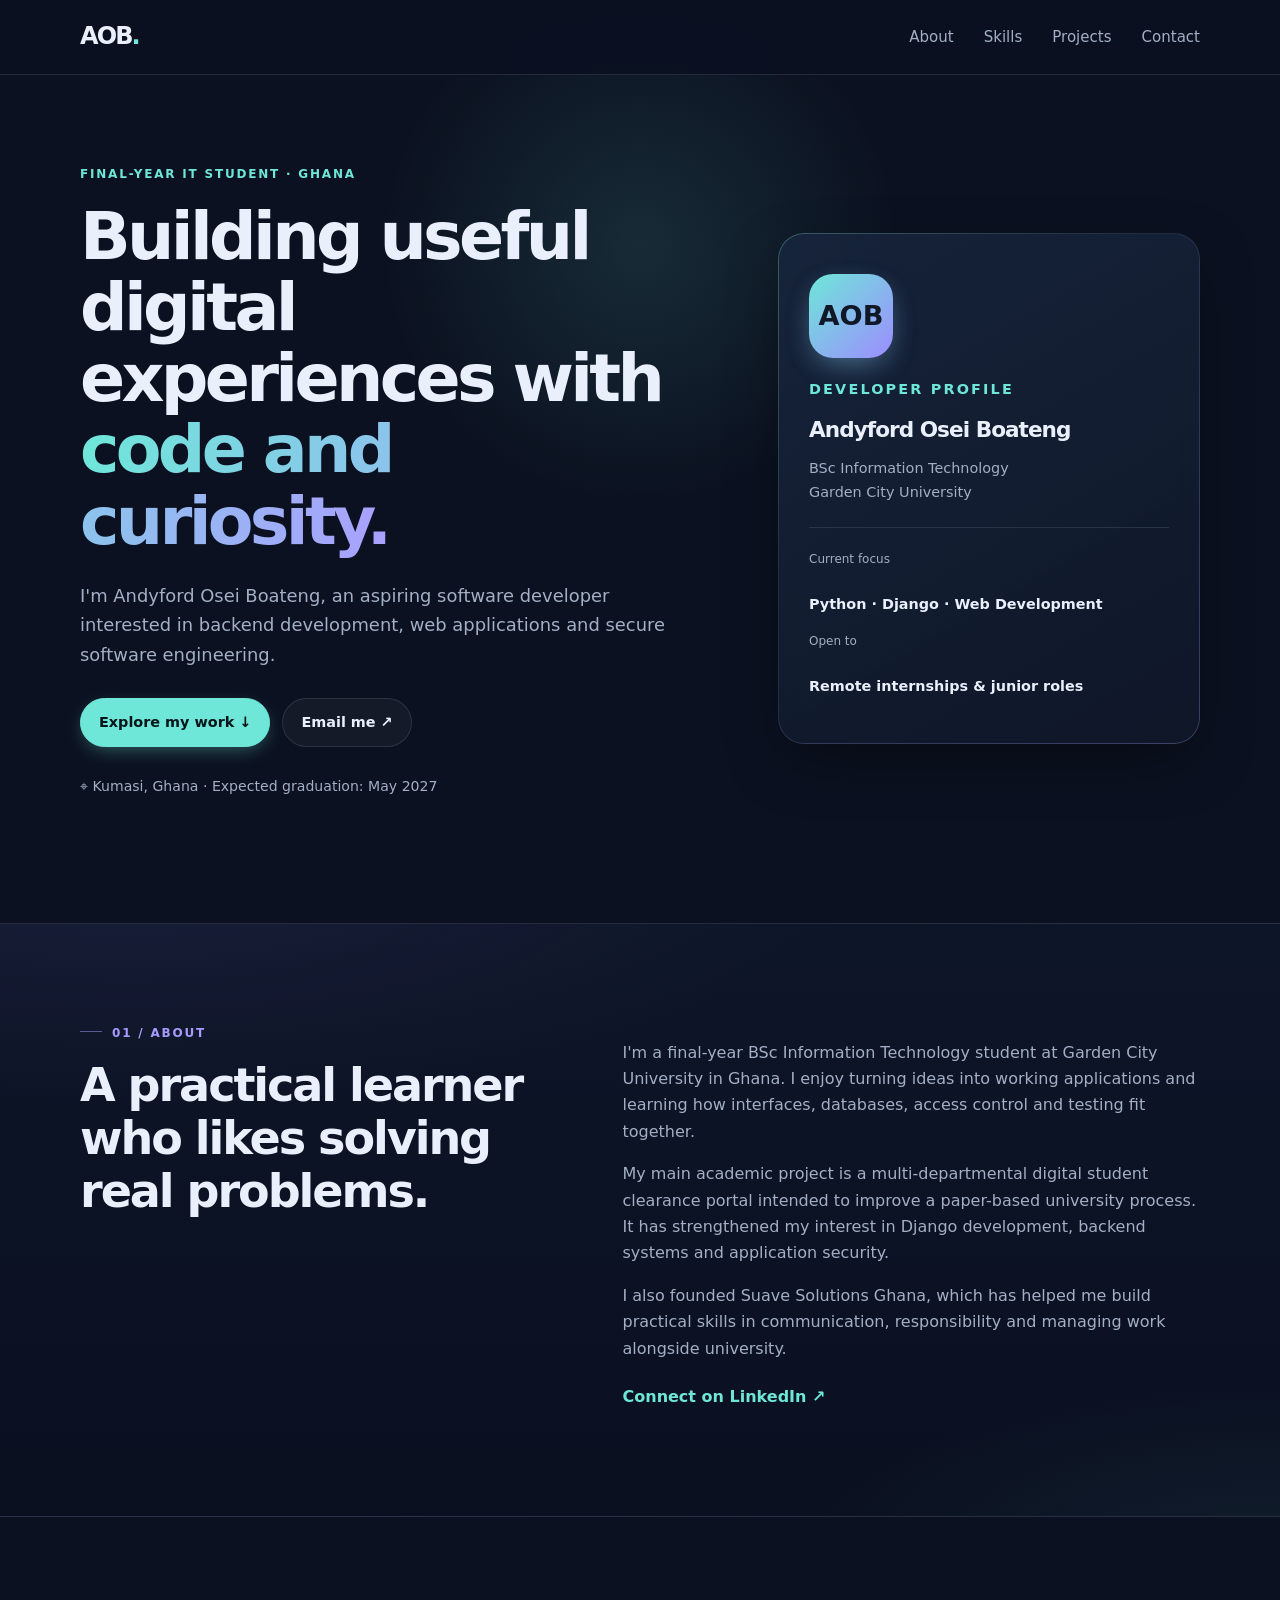
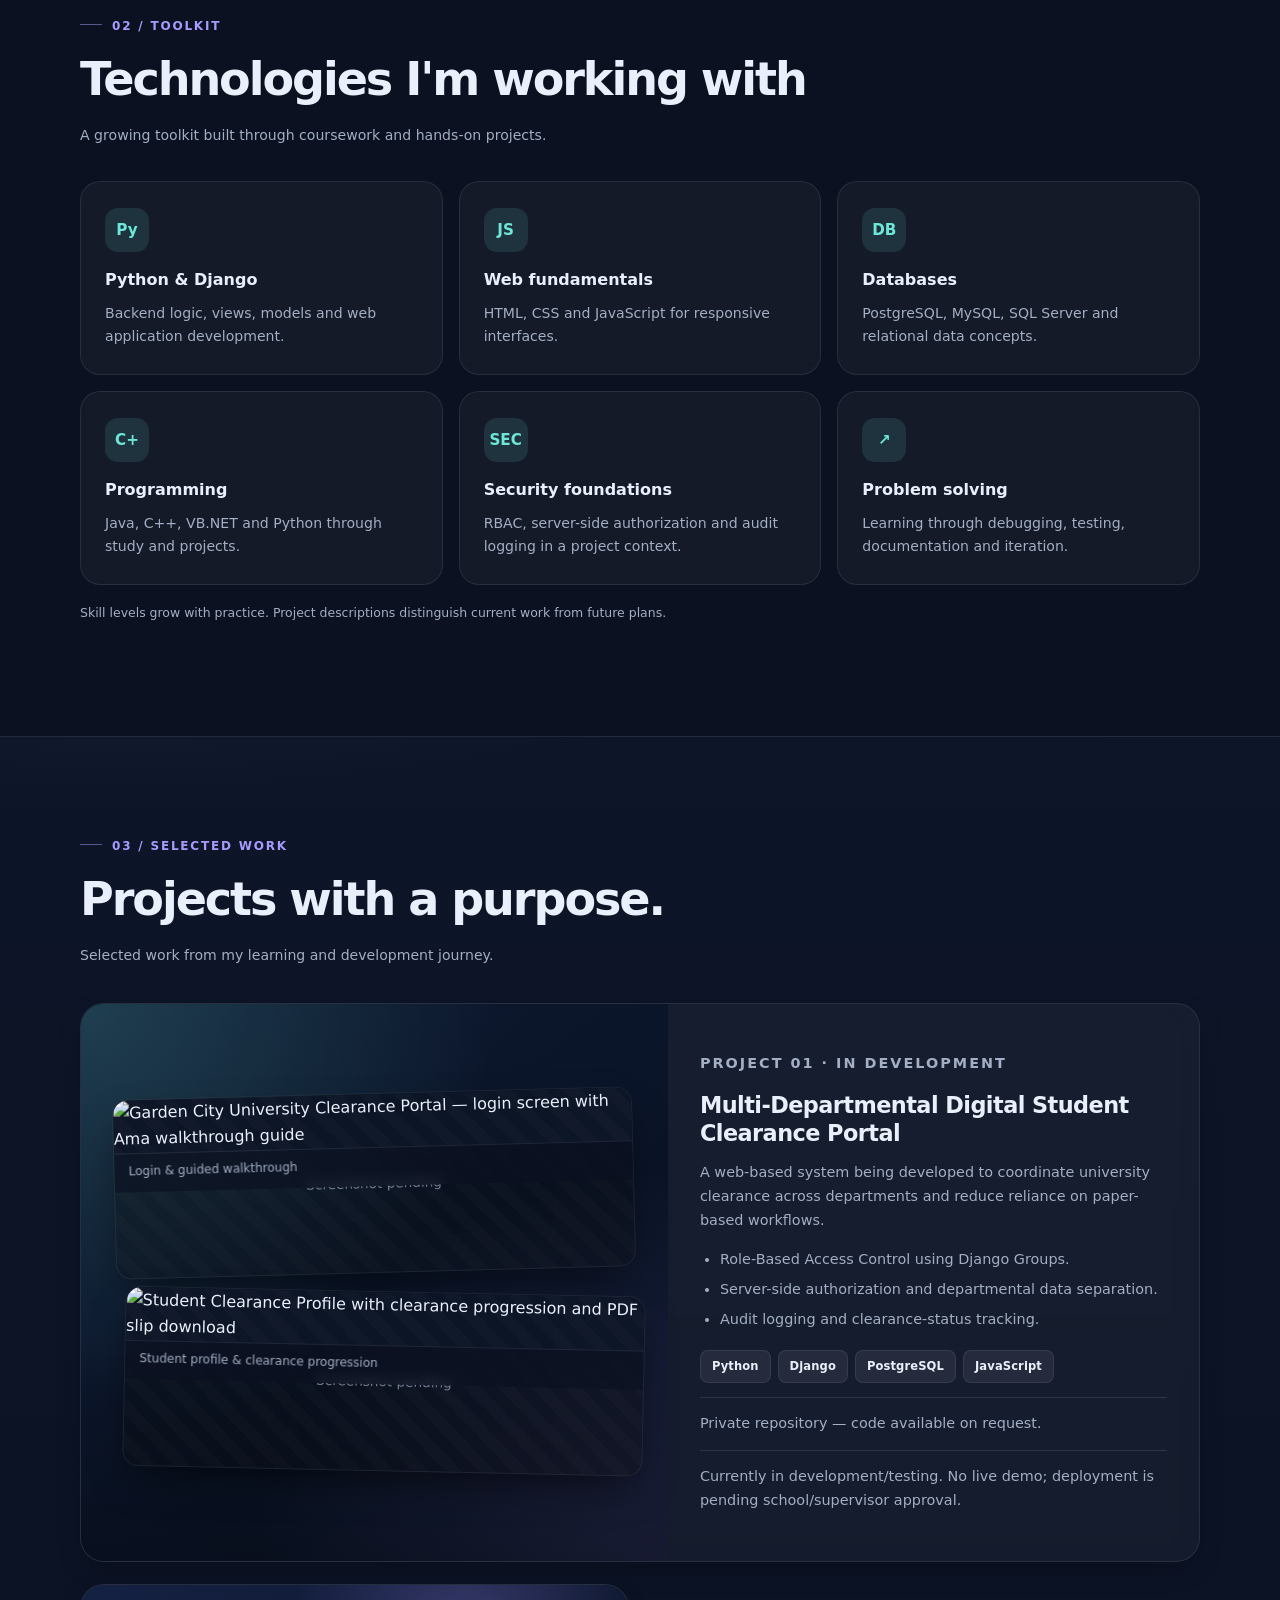
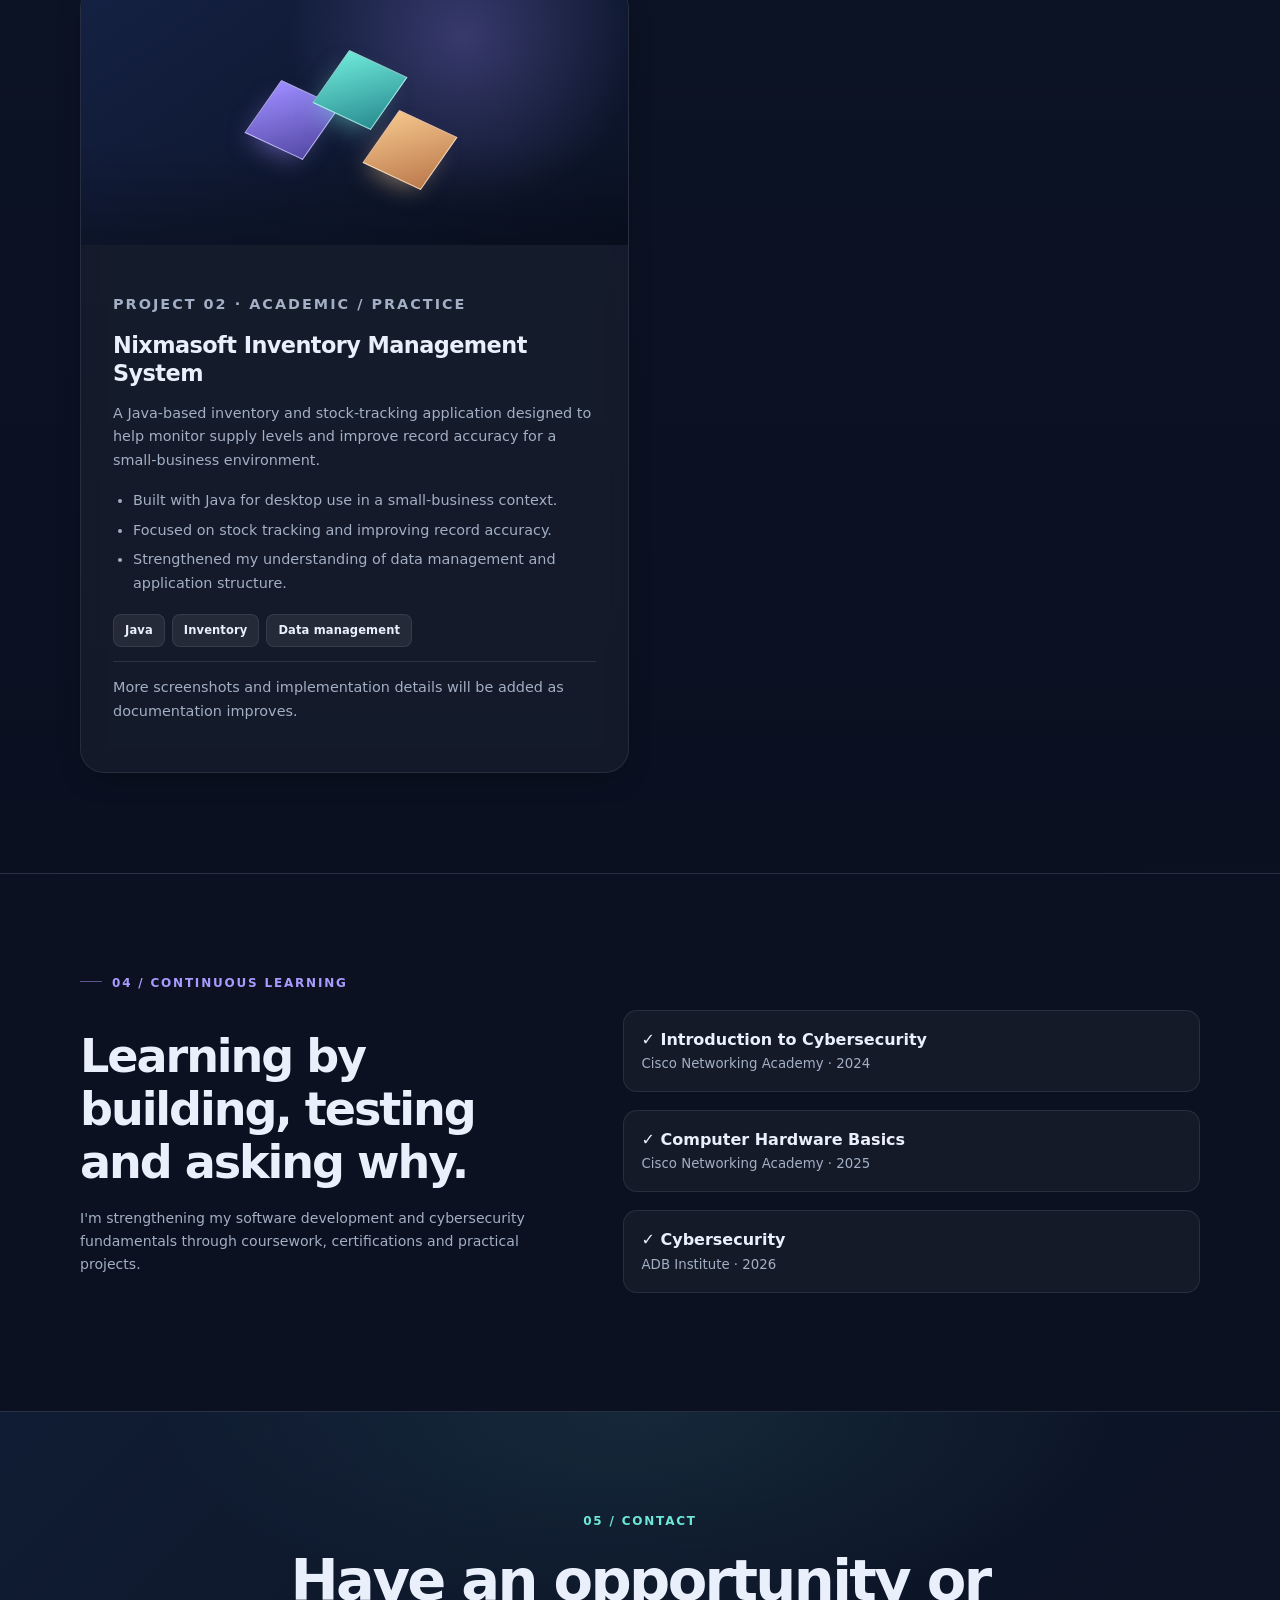
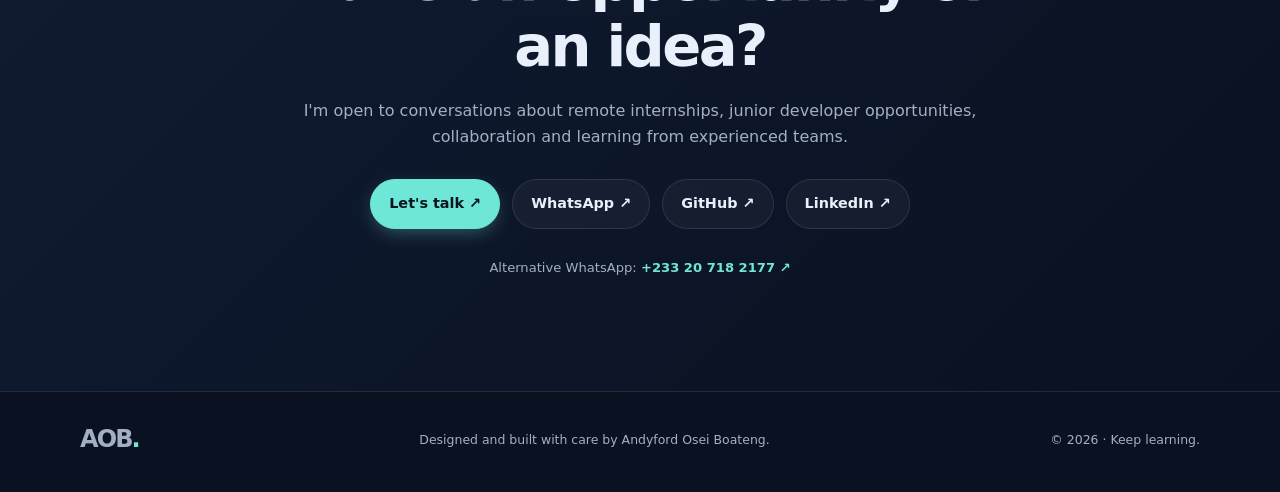
==== index.html @ 5d5d82cb "Add files via upload" ====
<!doctype html>
<html lang="en">
<head>
  <meta charset="utf-8">
  <meta name="viewport" content="width=device-width,initial-scale=1">
  <meta name="description" content="Andyford Osei Boateng — IT student and aspiring software developer.">
  <title>Andyford Osei Boateng | Portfolio</title>
  <link rel="stylesheet" href="styles.css">
  <script src="script.js" defer></script>
</head>
<body>
  <header>
    <nav class="wrap nav">
      <a class="logo" href="#home">AOB<span>.</span></a>
      <button class="menu" aria-expanded="false" aria-label="Toggle menu">☰</button>
      <div class="links">
        <a href="#about">About</a>
        <a href="#skills">Skills</a>
        <a href="#projects">Projects</a>
        <a href="#contact">Contact</a>
      </div>
    </nav>
  </header>

  <main>
    <section class="hero wrap" id="home">
      <div>
        <p class="eyebrow">FINAL-YEAR IT STUDENT · GHANA</p>
        <h1>Building useful digital experiences with <em>code and curiosity.</em></h1>
        <p class="lead">I'm Andyford Osei Boateng, an aspiring software developer interested in backend development, web applications and secure software engineering.</p>
        <div class="actions">
          <a class="btn primary" href="#projects">Explore my work ↓</a>
          <a class="btn" href="mailto:boateng.andyford@gmail.com">Email me ↗</a>
        </div>
        <p class="location">⌖ Kumasi, Ghana · Expected graduation: May 2027</p>
      </div>
      <aside class="profile">
        <div class="avatar">
          <img
            class="profile-photo"
            src="images/profile.jpg"
            alt="Portrait of Andyford Osei Boateng"
            onerror="this.style.display='none'"
          >
          <span class="avatar-text">AOB</span>
        </div>
        <p class="eyebrow">DEVELOPER PROFILE</p>
        <h2>Andyford Osei Boateng</h2>
        <p class="muted">BSc Information Technology<br>Garden City University</p>
        <hr>
        <p>
          <small>Current focus</small><br>
          <b>Python · Django · Web Development</b>
        </p>
        <p>
          <small>Open to</small><br>
          <b>Remote internships & junior roles</b>
        </p>
      </aside>
    </section>

    <section class="light" id="about">
      <div class="wrap two">
        <div>
          <p class="eyebrow">01 / ABOUT</p>
          <h2>A practical learner who likes solving real problems.</h2>
        </div>
        <div>
          <p>I'm a final-year BSc Information Technology student at Garden City University in Ghana. I enjoy turning ideas into working applications and learning how interfaces, databases, access control and testing fit together.</p>
          <p>My main academic project is a multi-departmental digital student clearance portal intended to improve a paper-based university process. It has strengthened my interest in Django development, backend systems and application security.</p>
          <p>I also founded Suave Solutions Ghana, which has helped me build practical skills in communication, responsibility and managing work alongside university.</p>
          <a class="textlink" href="https://www.linkedin.com/in/andyford-osei-boateng-4840a91bb/" target="_blank" rel="noreferrer">Connect on LinkedIn ↗</a>
        </div>
      </div>
    </section>

    <section class="wrap section" id="skills">
      <p class="eyebrow">02 / TOOLKIT</p>
      <h2>Technologies I'm working with</h2>
      <p class="muted">A growing toolkit built through coursework and hands-on projects.</p>
      <div class="grid skills">
        <article>
          <b class="symbol">Py</b>
          <h3>Python & Django</h3>
          <p>Backend logic, views, models and web application development.</p>
        </article>
        <article>
          <b class="symbol">JS</b>
          <h3>Web fundamentals</h3>
          <p>HTML, CSS and JavaScript for responsive interfaces.</p>
        </article>
        <article>
          <b class="symbol">DB</b>
          <h3>Databases</h3>
          <p>PostgreSQL, MySQL, SQL Server and relational data concepts.</p>
        </article>
        <article>
          <b class="symbol">C+</b>
          <h3>Programming</h3>
          <p>Java, C++, VB.NET and Python through study and projects.</p>
        </article>
        <article>
          <b class="symbol">SEC</b>
          <h3>Security foundations</h3>
          <p>RBAC, server-side authorization and audit logging in a project context.</p>
        </article>
        <article>
          <b class="symbol">↗</b>
          <h3>Problem solving</h3>
          <p>Learning through debugging, testing, documentation and iteration.</p>
        </article>
      </div>
      <p class="note">Skill levels grow with practice. Project descriptions distinguish current work from future plans.</p>
    </section>

    <section class="light" id="projects">
      <div class="wrap section">
        <p class="eyebrow">03 / SELECTED WORK</p>
        <h2>Projects with a purpose.</h2>
        <p class="muted">Selected work from my learning and development journey.</p>
        <div class="grid projects">
          <article class="project">
            <div class="visual portal-visual">
              <div class="screenshots">
                <figure class="shot shot-1">
                  <img
                    src="images/clearance-login.png"
                    alt="Garden City University Clearance Portal — login screen with Ama walkthrough guide"
                    onerror="this.parentElement.classList.add('shot-fallback')"
                  >
                  <figcaption>Login & guided walkthrough</figcaption>
                </figure>
                <figure class="shot shot-2">
                  <img
                    src="images/clearance-profile.png"
                    alt="Student Clearance Profile with clearance progression and PDF slip download"
                    onerror="this.parentElement.classList.add('shot-fallback')"
                  >
                  <figcaption>Student profile & clearance progression</figcaption>
                </figure>
              </div>
            </div>
            <div class="content">
              <p class="kicker">PROJECT 01 · IN DEVELOPMENT</p>
              <h3>Multi-Departmental Digital Student Clearance Portal</h3>
              <p>A web-based system being developed to coordinate university clearance across departments and reduce reliance on paper-based workflows.</p>
              <ul>
                <li>Role-Based Access Control using Django Groups.</li>
                <li>Server-side authorization and departmental data separation.</li>
                <li>Audit logging and clearance-status tracking.</li>
              </ul>
              <div class="tags">
                <span>Python</span>
                <span>Django</span>
                <span>PostgreSQL</span>
                <span>JavaScript</span>
              </div>
              <p class="note">Private repository — code available on request.</p>
              <p class="note">Currently in development/testing. No live demo; deployment is pending school/supervisor approval.</p>
            </div>
          </article>
          <article class="project">
            <div class="visual visual2">
              <div class="cubes">
                <i></i>
                <i></i>
                <i></i>
              </div>
            </div>
            <div class="content">
              <p class="kicker">PROJECT 02 · ACADEMIC / PRACTICE</p>
              <h3>Nixmasoft Inventory Management System</h3>
              <p>A Java-based inventory and stock-tracking application designed to help monitor supply levels and improve record accuracy for a small-business environment.</p>
              <ul>
                <li>Built with Java for desktop use in a small-business context.</li>
                <li>Focused on stock tracking and improving record accuracy.</li>
                <li>Strengthened my understanding of data management and application structure.</li>
              </ul>
              <div class="tags">
                <span>Java</span>
                <span>Inventory</span>
                <span>Data management</span>
              </div>
              <p class="note">More screenshots and implementation details will be added as documentation improves.</p>
            </div>
          </article>
        </div>
      </div>
    </section>

    <section class="wrap section" id="learning">
      <p class="eyebrow">04 / CONTINUOUS LEARNING</p>
      <div class="two learn">
        <div>
          <h2>Learning by building, testing and asking why.</h2>
          <p class="muted">I'm strengthening my software development and cybersecurity fundamentals through coursework, certifications and practical projects.</p>
        </div>
        <div class="certs">
          <p>
            <b>✓ Introduction to Cybersecurity</b>
            <small>Cisco Networking Academy · 2024</small>
          </p>
          <p>
            <b>✓ Computer Hardware Basics</b>
            <small>Cisco Networking Academy · 2025</small>
          </p>
          <p>
            <b>✓ Cybersecurity</b>
            <small>ADB Institute · 2026</small>
          </p>
        </div>
      </div>
    </section>

    <section class="contact" id="contact">
      <div class="wrap">
        <p class="eyebrow">05 / CONTACT</p>
        <h2>Have an opportunity or an idea?</h2>
        <p>I'm open to conversations about remote internships, junior developer opportunities, collaboration and learning from experienced teams.</p>
        <div class="actions center">
          <a class="btn primary" href="mailto:boateng.andyford@gmail.com">Let's talk ↗</a>
          <a
            class="btn"
            href="https://wa.me/233245997210"
            target="_blank"
            rel="noreferrer"
            aria-label="Chat on WhatsApp +233 24 599 7210"
          >WhatsApp ↗</a>
          <a class="btn" href="https://github.com/NanaQwekuBoateng" target="_blank" rel="noreferrer">GitHub ↗</a>
          <a class="btn" href="https://www.linkedin.com/in/andyford-osei-boateng-4840a91bb/" target="_blank" rel="noreferrer">LinkedIn ↗</a>
        </div>
        <p class="alt-whatsapp muted">
          Alternative WhatsApp:
          <a href="https://wa.me/233207182177" target="_blank" rel="noreferrer">+233 20 718 2177 ↗</a>
        </p>
      </div>
    </section>
  </main>

  <footer>
    <div class="wrap foot">
      <a class="logo" href="#home">AOB<span>.</span></a>
      <p>Designed and built with care by Andyford Osei Boateng.</p>
      <p>© <span id="year">2026</span> · Keep learning.</p>
    </div>
  </footer>
</body>
</html>
---- styles.css ----
/* =============================================
   CSS Variables — Theme & Design Tokens
   ============================================= */
:root {
  --bg: #0b1120;
  --panel: #111c31;
  --ink: #eaf0fb;
  --muted: #a3afc4;
  --teal: #6ee7d8;
  --purple: #9d8cff;
  --dark: #17233a;
  --gray: #5c6b82;
  --line: rgba(148, 163, 184, .18);
  --max: 1120px;

  --glass: rgba(255, 255, 255, .04);
  --glass-strong: rgba(255, 255, 255, .07);
  --glass-border: rgba(148, 163, 184, .14);
  --card-shadow: 0 20px 60px -15px rgba(0, 0, 0, .5);
  --soft-shadow: 0 10px 30px -10px rgba(0, 0, 0, .35);
}

/* =============================================
   Reset & Base
   ============================================= */
* {
  box-sizing: border-box;
}

html {
  scroll-behavior: smooth;
  scroll-padding-top: 80px;
}

body {
  margin: 0;
  background: var(--bg);
  color: var(--ink);
  font: 16px/1.65 Inter, system-ui, -apple-system, "Segoe UI", sans-serif;
  -webkit-font-smoothing: antialiased;
}

a {
  color: inherit;
  text-decoration: none;
  transition: color .2s ease;
}

figure {
  margin: 0;
}

/* =============================================
   Layout Utilities
   ============================================= */
.wrap {
  width: min(var(--max), calc(100% - 40px));
  margin: auto;
}

.section {
  padding-block: 100px;
}

.section > .muted {
  margin-bottom: 34px;
}

.grid {
  display: grid;
  gap: 16px;
}

/* =============================================
   Typography
   ============================================= */
.eyebrow {
  font-size: .75rem;
  letter-spacing: .15em;
  font-weight: 850;
  color: var(--teal);
  margin: 0 0 16px;
}

h1 {
  font-size: clamp(2.6rem, 5.2vw, 4.5rem);
  line-height: 1.07;
  letter-spacing: -.055em;
  margin: 0 0 24px;
}

h1 em {
  font-style: normal;
  background: linear-gradient(100deg, var(--teal), #aaa0ff);
  color: transparent;
  background-clip: text;
  -webkit-background-clip: text;
}

h2 {
  font-size: clamp(2rem, 3.6vw, 3rem);
  line-height: 1.15;
  letter-spacing: -.045em;
  margin: 0 0 18px;
}

.muted,
.location {
  color: var(--muted);
  font-size: .88rem;
}

.lead {
  color: var(--muted);
  font-size: 1.12rem;
  max-width: 610px;
}

.note {
  font-size: .78rem;
  color: var(--muted);
  margin-top: 18px;
}

/* =============================================
   Header & Navigation
   ============================================= */
header {
  position: sticky;
  top: 0;
  z-index: 5;
  background: rgba(11, 17, 32, .88);
  border-bottom: 1px solid var(--line);
  backdrop-filter: blur(16px) saturate(140%);
  -webkit-backdrop-filter: blur(16px) saturate(140%);
}

.nav {
  height: 74px;
  display: flex;
  align-items: center;
  justify-content: space-between;
}

.logo {
  font-size: 1.5rem;
  font-weight: 900;
  letter-spacing: -.08em;
}

.logo span {
  color: var(--teal);
}

.links {
  display: flex;
  gap: 30px;
  color: var(--muted);
  font-size: .94rem;
}

.links a:hover,
.textlink:hover {
  color: var(--teal);
}

.menu {
  display: none;
  background: none;
  border: 0;
  color: var(--ink);
  font-size: 1.4rem;
  cursor: pointer;
}

/* =============================================
   Buttons & Actions
   ============================================= */
.actions {
  display: flex;
  gap: 12px;
  flex-wrap: wrap;
  margin: 28px 0;
}

.btn {
  display: inline-flex;
  padding: 12px 18px;
  border: 1px solid var(--line);
  border-radius: 999px;
  font-weight: 750;
  font-size: .9rem;
  transition: transform .22s ease, background .22s ease, border-color .22s ease, box-shadow .22s ease;
  background: var(--glass);
}

.btn:hover {
  transform: translateY(-2px);
  background: var(--glass-strong);
  border-color: var(--teal);
  box-shadow: 0 8px 24px -8px rgba(110, 231, 216, .25);
}

.primary {
  background: var(--teal);
  color: #07151a;
  border-color: var(--teal);
  box-shadow: 0 6px 20px -6px rgba(110, 231, 216, .45);
}

.primary:hover {
  background: #8bf0e2;
  border-color: #8bf0e2;
  box-shadow: 0 12px 28px -8px rgba(110, 231, 216, .55);
}

.center {
  justify-content: center;
}

.textlink {
  display: inline-flex;
  color: var(--teal);
  font-weight: 750;
  margin: 6px 0;
  position: relative;
}

.textlink::after {
  content: "";
  position: absolute;
  left: 0;
  bottom: -2px;
  width: 100%;
  height: 1px;
  background: currentColor;
  transform: scaleX(0);
  transform-origin: left;
  transition: transform .25s ease;
}

.textlink:hover::after {
  transform: scaleX(1);
}

/* =============================================
   Hero Section
   ============================================= */
.hero {
  display: grid;
  grid-template-columns: 1.2fr .8fr;
  align-items: center;
  gap: 65px;
  padding-top: 90px;
  padding-bottom: 110px;
  min-height: 640px;
  position: relative;
}

.hero::before {
  content: "";
  position: absolute;
  top: -80px;
  left: 50%;
  transform: translateX(-50%);
  width: 700px;
  height: 500px;
  background: radial-gradient(circle, rgba(110, 231, 216, .12), transparent 60%);
  pointer-events: none;
  z-index: -1;
}

/* Profile Card */
.profile {
  position: relative;
  padding: 30px;
  background: linear-gradient(150deg, rgba(24, 38, 62, .85), rgba(15, 24, 41, .9));
  border: 1px solid var(--glass-border);
  border-radius: 26px;
  box-shadow: var(--card-shadow);
  backdrop-filter: blur(10px);
  -webkit-backdrop-filter: blur(10px);
}

.profile::before {
  content: "";
  position: absolute;
  inset: -1px;
  border-radius: 26px;
  padding: 1px;
  background: linear-gradient(135deg, rgba(110, 231, 216, .25), transparent 40%, rgba(157, 140, 255, .2));
  -webkit-mask: linear-gradient(#fff 0 0) content-box, linear-gradient(#fff 0 0);
  -webkit-mask-composite: xor;
          mask-composite: exclude;
  pointer-events: none;
}

.avatar {
  position: relative;
  overflow: hidden;
  display: grid;
  place-items: center;
  width: 84px;
  height: 84px;
  margin: 10px 0 20px;
  border-radius: 24px;
  background: linear-gradient(135deg, var(--teal), var(--purple));
  color: #101827;
  font-size: 1.7rem;
  font-weight: 900;
  box-shadow: 0 10px 30px -8px rgba(110, 231, 216, .35),
              0 10px 30px -8px rgba(157, 140, 255, .3);
}

.profile-photo {
  position: absolute;
  inset: 0;
  width: 100%;
  height: 100%;
  object-fit: cover;
  border-radius: 24px;
  z-index: 1;
}

.avatar-text {
  position: relative;
  z-index: 0;
}

.profile h2 {
  font-size: 1.35rem;
  margin: 0;
}

.profile hr {
  border: 0;
  border-top: 1px solid var(--line);
  margin: 22px 0;
}

.profile p {
  font-size: .9rem;
}

.profile small,
.certs small {
  color: var(--muted);
  display: block;
}

/* =============================================
   About & Projects Sections
   (Previously "light" theme — now glass/gradient dark)
   ============================================= */
.light {
  background:
    radial-gradient(1200px 400px at 10% -10%, rgba(157, 140, 255, .08), transparent 60%),
    radial-gradient(900px 350px at 100% 110%, rgba(110, 231, 216, .07), transparent 55%),
    linear-gradient(180deg, #0d1528 0%, #0a1020 100%);
  color: var(--ink);
  position: relative;
  border-top: 1px solid var(--line);
  border-bottom: 1px solid var(--line);
}

.two {
  display: grid;
  grid-template-columns: .9fr 1.1fr;
  gap: 70px;
}

.light .two {
  padding-block: 100px;
}

.light p:not(.eyebrow) {
  color: var(--muted);
}

/* Shared eyebrow accent for section heads */
.light .eyebrow,
.section > .eyebrow,
#learning .eyebrow {
  color: #a89bff;
}

.light .eyebrow::before,
.section > .eyebrow::before,
#learning .eyebrow::before {
  content: "";
  display: inline-block;
  width: 22px;
  height: 1px;
  background: currentColor;
  opacity: .5;
  margin-right: 10px;
  vertical-align: middle;
  transform: translateY(-2px);
}

/* =============================================
   Skills Section
   ============================================= */
.skills {
  grid-template-columns: repeat(3, 1fr);
  margin-top: 34px;
}

.skills article {
  padding: 26px 24px;
  border: 1px solid var(--glass-border);
  border-radius: 20px;
  background: var(--glass);
  backdrop-filter: blur(8px);
  -webkit-backdrop-filter: blur(8px);
  transition: transform .25s ease, border-color .25s ease, background .25s ease;
}

.skills article:hover {
  transform: translateY(-4px);
  border-color: rgba(110, 231, 216, .3);
  background: var(--glass-strong);
}

.symbol {
  display: grid;
  place-items: center;
  width: 44px;
  height: 44px;
  border-radius: 13px;
  background: rgba(110, 231, 216, .12);
  color: var(--teal);
  margin-bottom: 15px;
  font-size: .95rem;
}

.skills h3 {
  font-size: 1rem;
  margin: 0 0 8px;
}

.skills p {
  font-size: .88rem;
  color: var(--muted);
  margin: 0;
}

/* =============================================
   Projects Section
   ============================================= */
.projects {
  grid-template-columns: 1fr 1fr;
  margin-top: 36px;
  gap: 22px;
}

.project {
  overflow: hidden;
  background: var(--glass);
  color: var(--ink);
  border: 1px solid var(--glass-border);
  border-radius: 24px;
  box-shadow: var(--soft-shadow);
  backdrop-filter: blur(10px);
  -webkit-backdrop-filter: blur(10px);
  transition: transform .3s ease, border-color .3s ease, box-shadow .3s ease;
}

.project:hover {
  transform: translateY(-6px);
  border-color: rgba(157, 140, 255, .3);
  box-shadow: var(--card-shadow);
}

/* Featured project spans full width */
.project:first-child {
  grid-column: 1 / -1;
  display: grid;
  grid-template-columns: 1.05fr .95fr;
  gap: 0;
}

/* Visual preview areas */
.visual {
  display: grid;
  place-items: center;
  position: relative;
  min-height: 260px;
  padding: 30px;
  background:
    radial-gradient(circle at 20% 20%, rgba(110, 231, 216, .2), transparent 45%),
    linear-gradient(135deg, #121f3a, #0a1224);
}

.visual::after {
  content: "";
  position: absolute;
  inset: 0;
  background: linear-gradient(180deg, transparent 60%, rgba(0, 0, 0, .25));
  pointer-events: none;
}

.visual2 {
  background:
    radial-gradient(circle at 70% 20%, rgba(157, 140, 255, .28), transparent 40%),
    linear-gradient(145deg, #152143, #0a1224);
}

/* — Clearance Portal screenshot gallery — */
.portal-visual {
  padding: 36px 28px;
  background:
    radial-gradient(ellipse at top left, rgba(110, 231, 216, .18), transparent 50%),
    radial-gradient(ellipse at bottom right, rgba(157, 140, 255, .15), transparent 50%),
    linear-gradient(140deg, #0e1a33, #08101f);
}

.screenshots {
  display: flex;
  flex-direction: column;
  gap: 18px;
  width: 100%;
  max-width: 520px;
  z-index: 1;
}

.shot {
  border-radius: 16px;
  overflow: hidden;
  background: rgba(0, 0, 0, .3);
  border: 1px solid var(--glass-border);
  box-shadow: 0 18px 40px -12px rgba(0, 0, 0, .6);
  display: flex;
  flex-direction: column;
  transition: transform .3s ease;
}

.shot:hover {
  transform: translateY(-3px);
}

.shot img {
  width: 100%;
  height: auto;
  max-height: 420px;
  display: block;
  object-fit: contain;
  background: #0a1324;
  border-radius: 0;
}

.shot figcaption {
  font-size: .75rem;
  padding: 8px 14px 10px;
  color: var(--muted);
  border-top: 1px solid var(--glass-border);
  background: rgba(10, 16, 32, .6);
  backdrop-filter: blur(6px);
  -webkit-backdrop-filter: blur(6px);
}

.shot.shot-1 {
  transform: rotate(-1.5deg);
}

.shot.shot-2 {
  transform: rotate(1.2deg) translateX(10px);
}

.shot.shot-1:hover {
  transform: rotate(0deg) translateY(-3px);
}

.shot.shot-2:hover {
  transform: rotate(0deg) translateY(-3px) translateX(10px);
}

/* Fallback style when a screenshot image fails to load */
.shot-fallback {
  min-height: 180px;
  position: relative;
}

.shot-fallback::before {
  content: "Screenshot pending";
  position: absolute;
  inset: 0;
  display: grid;
  place-items: center;
  color: var(--muted);
  font-size: .85rem;
  opacity: .7;
  background: repeating-linear-gradient(
    45deg,
    rgba(255, 255, 255, .02),
    rgba(255, 255, 255, .02) 12px,
    rgba(255, 255, 255, .04) 12px,
    rgba(255, 255, 255, .04) 24px
  );
}

/* Cubes illustration for Project 2 */
.cubes {
  position: relative;
  width: 210px;
  height: 150px;
  z-index: 1;
}

.cubes i {
  position: absolute;
  width: 64px;
  height: 64px;
  transform: rotate(30deg) skew(-5deg, -5deg);
  border: 1px solid rgba(255, 255, 255, .45);
  background: linear-gradient(135deg, #9d8cff, #5549a6);
  box-shadow: 0 12px 24px -8px rgba(157, 140, 255, .5);
  transition: transform .4s ease;
}

.cubes:hover i:nth-child(1) { transform: rotate(30deg) skew(-5deg, -5deg) translateY(-6px); }
.cubes:hover i:nth-child(2) { transform: rotate(30deg) skew(-5deg, -5deg) translateY(-8px); }
.cubes:hover i:nth-child(3) { transform: rotate(30deg) skew(-5deg, -5deg) translateY(-10px); }

.cubes i:nth-child(1) {
  left: 10px;
  top: 48px;
}

.cubes i:nth-child(2) {
  left: 78px;
  top: 18px;
  background: linear-gradient(135deg, #6ee7d8, #298e92);
  box-shadow: 0 12px 24px -8px rgba(110, 231, 216, .5);
}

.cubes i:nth-child(3) {
  left: 128px;
  top: 78px;
  background: linear-gradient(135deg, #f3c58b, #bd7a4d);
  box-shadow: 0 12px 24px -8px rgba(243, 197, 139, .5);
}

/* Project content (text side) */
.content {
  padding: 34px 32px;
}

.kicker {
  font-size: .68rem;
  letter-spacing: .14em;
  font-weight: 850;
  color: var(--teal);
  text-transform: uppercase;
}

.content h3 {
  font-size: 1.4rem;
  line-height: 1.25;
  margin: 10px 0 14px;
  letter-spacing: -.025em;
}

.content p,
.content li {
  font-size: .9rem;
  color: var(--muted);
}

.content ul {
  padding-left: 20px;
  margin: 16px 0;
}

.content li {
  margin-bottom: 6px;
}

.tags {
  display: flex;
  flex-wrap: wrap;
  gap: 7px;
  margin: 18px 0 10px;
}

.tags span {
  font-size: .72rem;
  font-weight: 700;
  padding: 6px 11px;
  border-radius: 8px;
  background: var(--glass-strong);
  color: var(--ink);
  border: 1px solid var(--glass-border);
  letter-spacing: .01em;
}

.content .note {
  border-top: 1px solid var(--line);
  padding-top: 14px;
  margin-top: 14px;
}

/* =============================================
   Learning / Certifications Section
   ============================================= */
.learn {
  align-items: center;
}

.certs p {
  margin: 0 0 18px;
  padding: 16px 18px;
  background: var(--glass);
  border: 1px solid var(--glass-border);
  border-radius: 14px;
  transition: border-color .25s ease, transform .25s ease;
}

.certs p:hover {
  border-color: rgba(168, 155, 255, .4);
  transform: translateX(4px);
}

/* =============================================
   Contact Section
   ============================================= */
.contact {
  text-align: center;
  padding: 100px 0;
  background:
    radial-gradient(800px 350px at 50% 0%, rgba(110, 231, 216, .08), transparent 60%),
    linear-gradient(135deg, #101c33, #0a1120);
  border-top: 1px solid var(--line);
}

.contact .wrap {
  max-width: 760px;
}

.contact h2 {
  font-size: clamp(2.3rem, 4.5vw, 3.7rem);
}

.contact p:not(.eyebrow) {
  color: var(--muted);
}

.alt-whatsapp {
  margin-top: 4px;
  font-size: .82rem;
}

.alt-whatsapp a {
  color: var(--teal);
  font-weight: 700;
  position: relative;
  display: inline-block;
}

.alt-whatsapp a::after {
  content: "";
  position: absolute;
  left: 0;
  bottom: -1px;
  width: 100%;
  height: 1px;
  background: currentColor;
  transform: scaleX(0);
  transform-origin: left;
  transition: transform .25s ease;
}

.alt-whatsapp a:hover::after {
  transform: scaleX(1);
}

/* =============================================
   Footer
   ============================================= */
footer {
  border-top: 1px solid var(--line);
  padding: 28px 0 32px;
  background: rgba(11, 17, 32, .6);
}

.foot {
  display: flex;
  align-items: center;
  justify-content: space-between;
  gap: 18px;
  color: var(--muted);
  font-size: .78rem;
  flex-wrap: wrap;
}

.foot p {
  margin: 0;
}

/* =============================================
   Responsive — Tablet (≤ 850px)
   ============================================= */
@media (max-width: 850px) {
  .hero {
    gap: 32px;
  }

  .two {
    gap: 35px;
  }

  .skills {
    grid-template-columns: repeat(2, 1fr);
  }

  .project:first-child {
    grid-template-columns: 1fr;
  }

  .project:first-child .visual {
    min-height: 270px;
  }

  .shot.shot-1,
  .shot.shot-2 {
    transform: none;
  }
}

/* =============================================
   Responsive — Mobile (≤ 650px)
   ============================================= */
@media (max-width: 650px) {
  .wrap {
    width: calc(100% - 32px);
  }

  .menu {
    display: block;
  }

  .links {
    display: none;
    position: absolute;
    top: 74px;
    left: 0;
    right: 0;
    background: rgba(11, 17, 32, .98);
    padding: 22px;
    flex-direction: column;
    gap: 16px;
    border-bottom: 1px solid var(--line);
    backdrop-filter: blur(14px);
    -webkit-backdrop-filter: blur(14px);
  }

  .links.open {
    display: flex;
  }

  .hero {
    grid-template-columns: 1fr;
    padding-top: 65px;
    gap: 35px;
  }

  .two,
  .projects {
    grid-template-columns: 1fr;
  }

  .project:first-child {
    grid-column: auto;
  }

  .skills {
    grid-template-columns: 1fr 1fr;
  }

  .section,
  .contact {
    padding-block: 72px;
  }

  .light .two {
    padding-block: 72px;
  }

  .foot {
    align-items: flex-start;
    flex-direction: column;
    gap: 8px;
  }

  .screenshots {
    max-width: none;
  }

  .portal-visual {
    padding: 26px 20px;
  }
}

/* =============================================
   Responsive — Small Mobile (≤ 420px)
   ============================================= */
@media (max-width: 420px) {
  .skills {
    grid-template-columns: 1fr;
  }

  .actions .btn {
    width: 100%;
    justify-content: center;
  }

  .content {
    padding: 26px 22px;
  }
}

/* =============================================
   Accessibility — Reduced Motion
   ============================================= */
@media (prefers-reduced-motion: reduce) {
  html {
    scroll-behavior: auto;
  }

  * {
    transition: none !important;
    transform: none !important;
  }
}
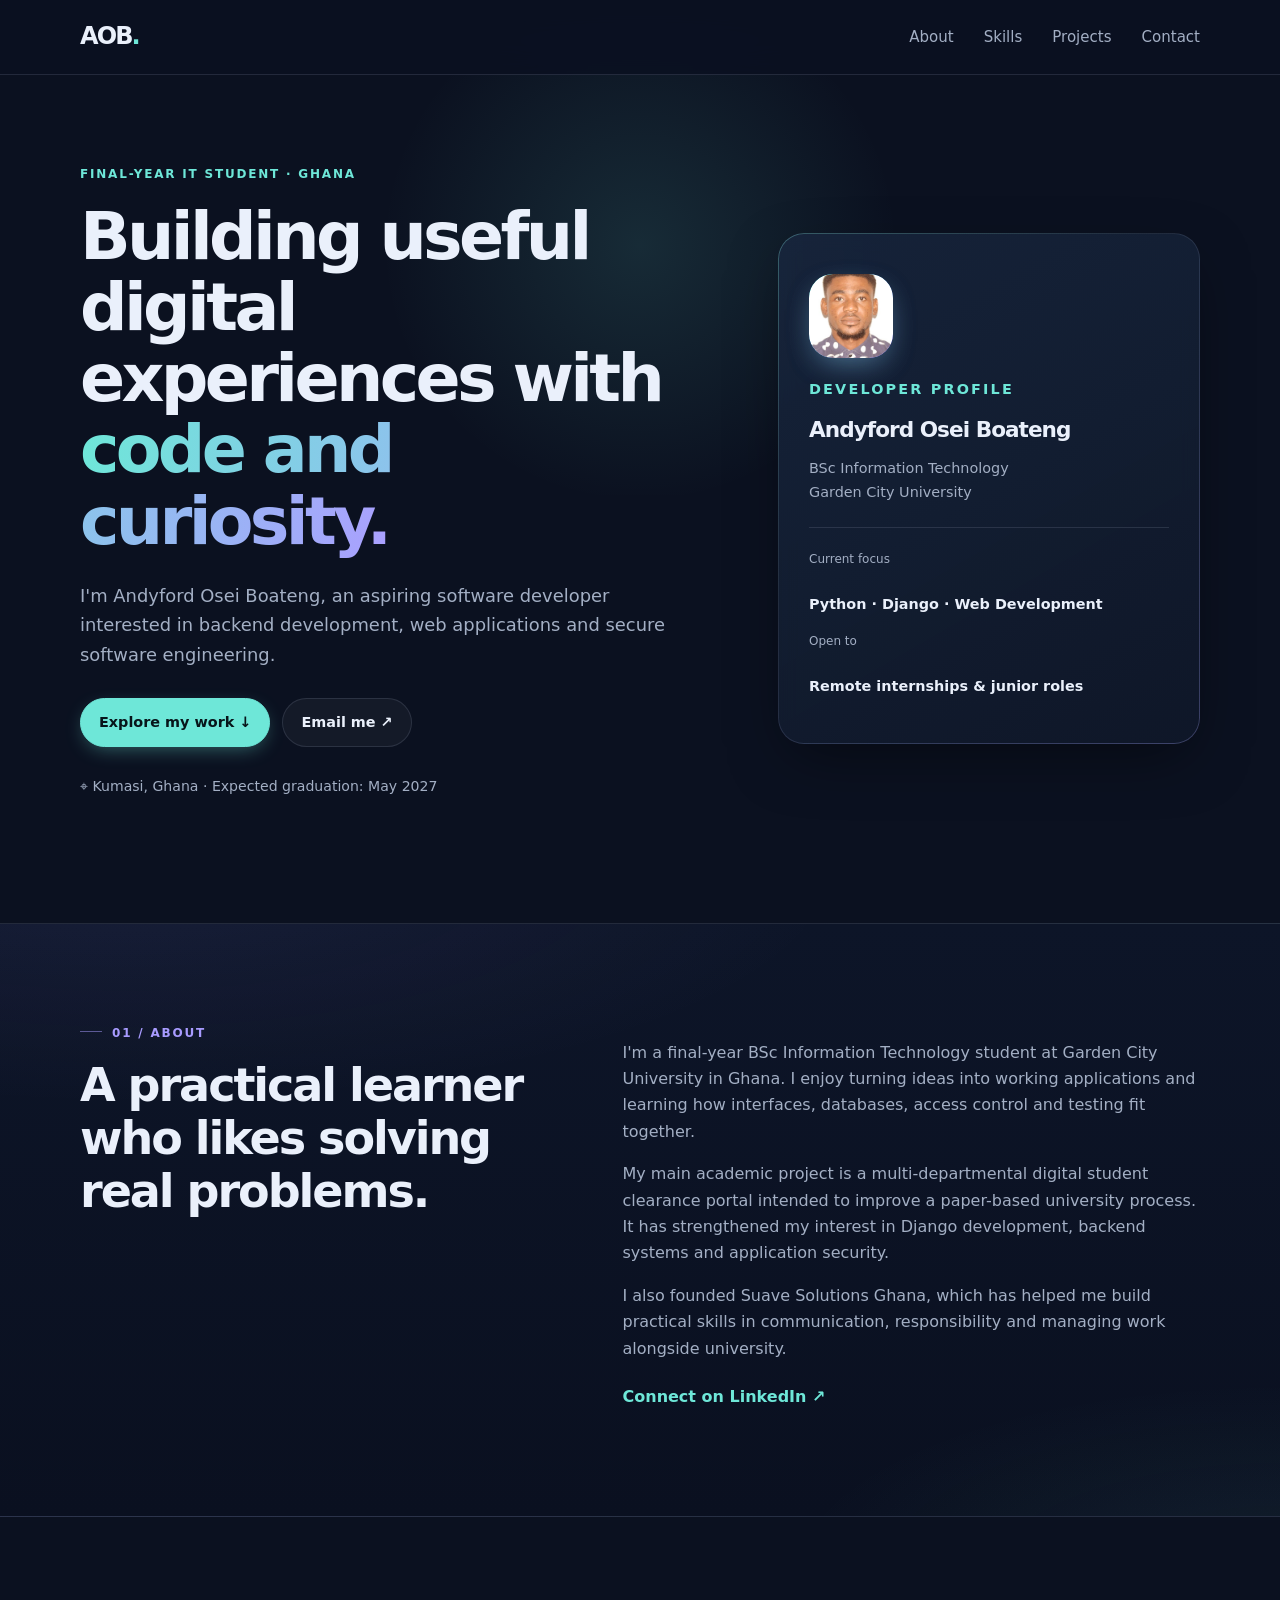
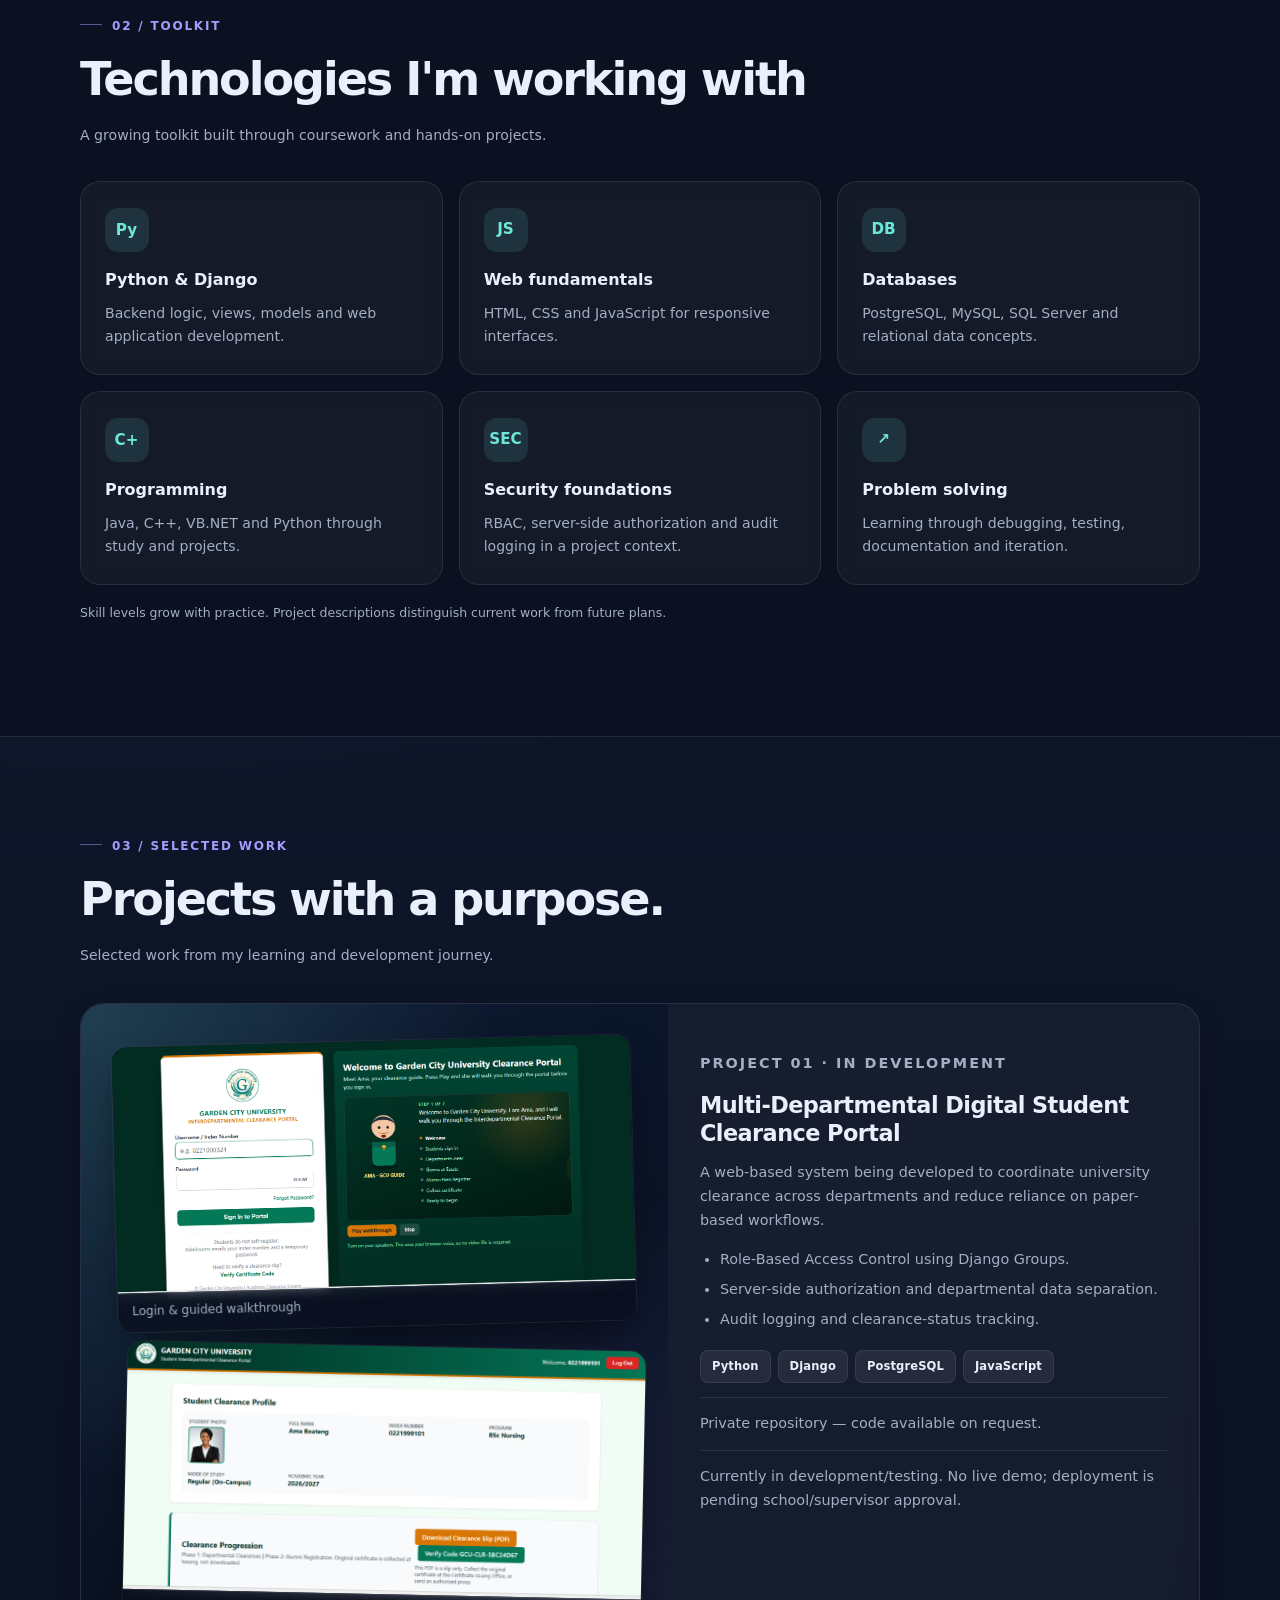
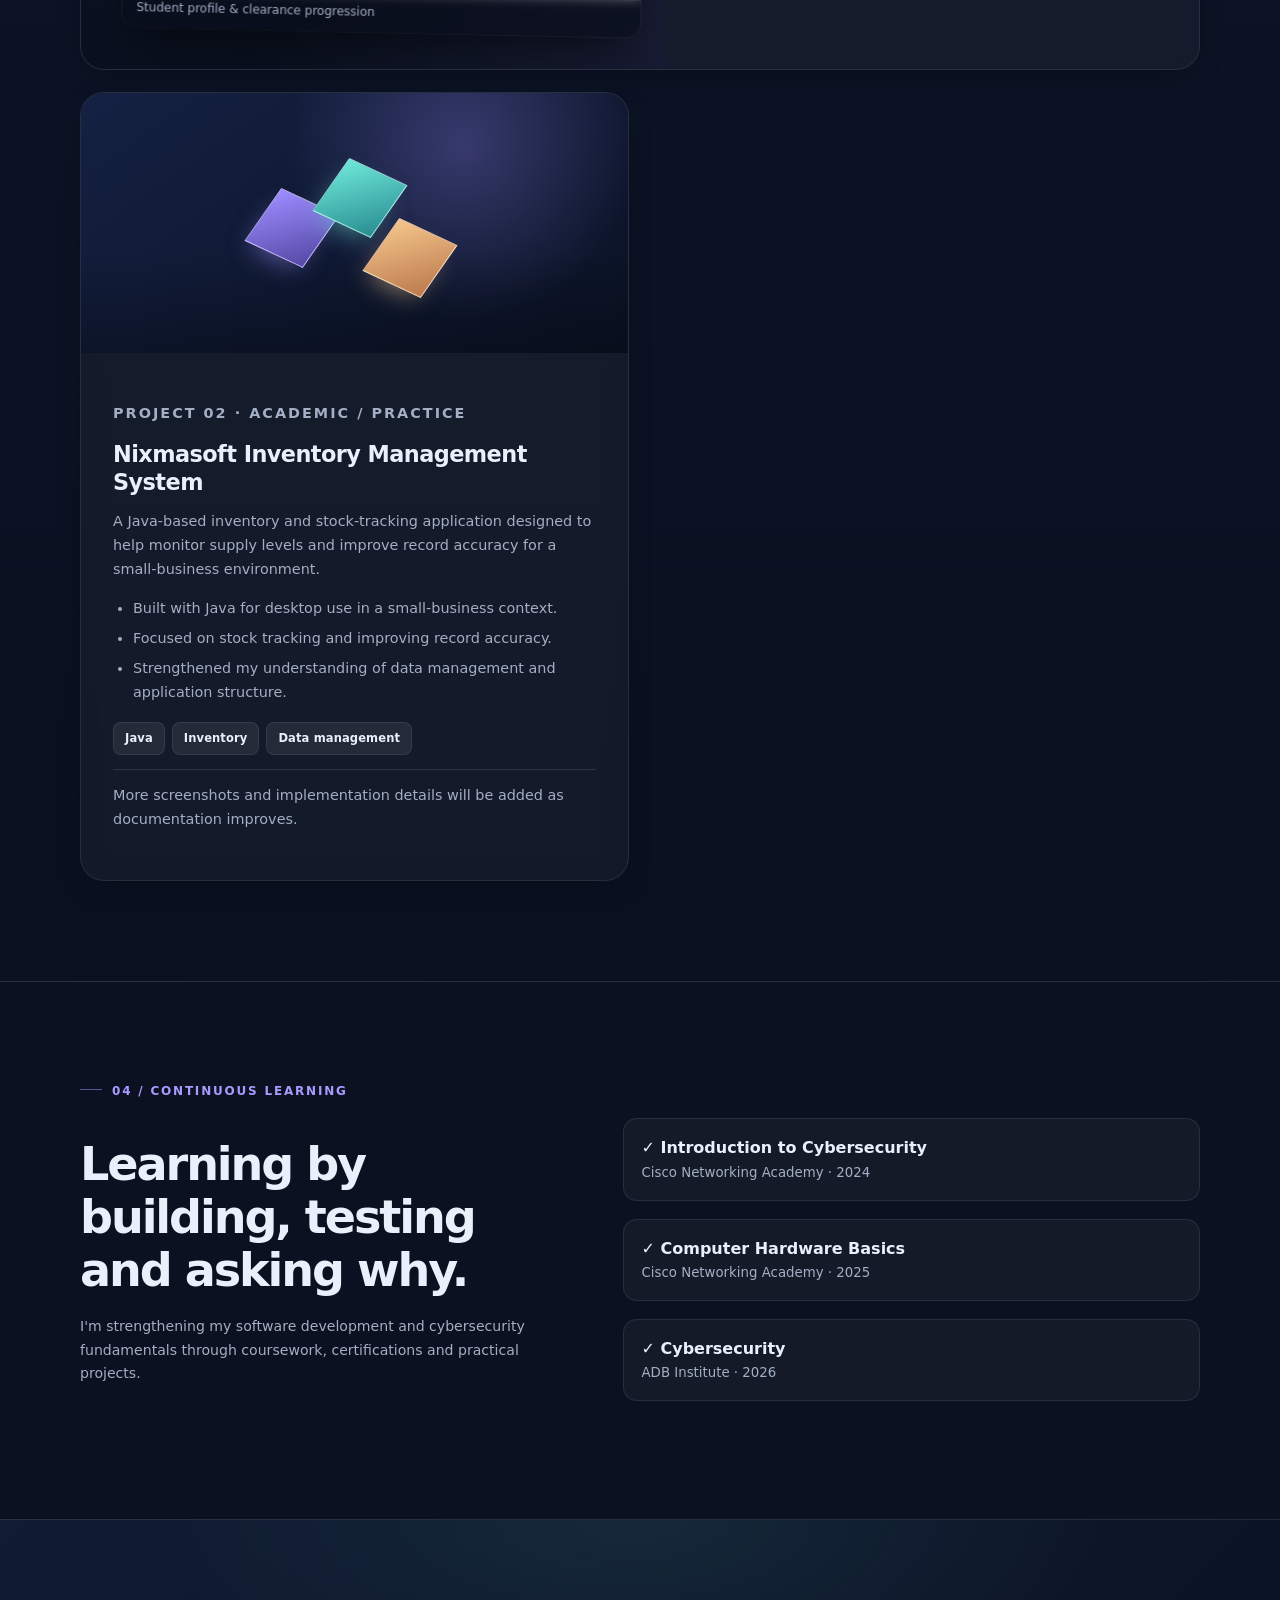
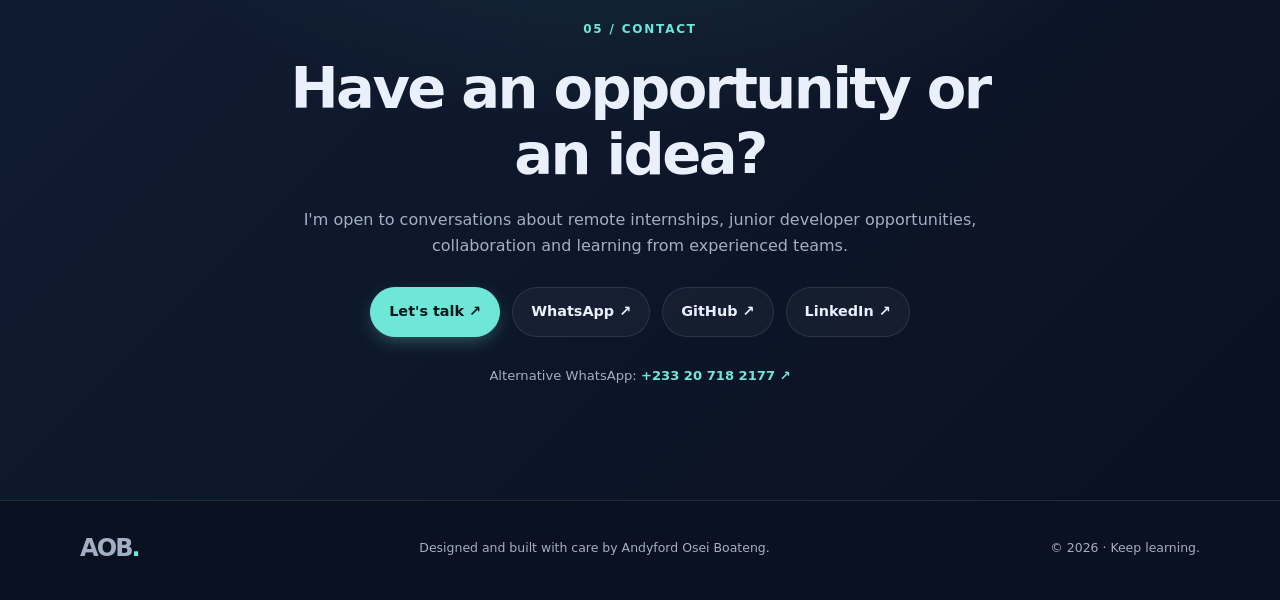
==== commit c6b6056b: "Add files via upload" ====
--- a/index.html
+++ b/index.html
@@ -38,7 +38,7 @@
         <div class="avatar">
           <img
             class="profile-photo"
-            src="images/profile.jpg"
+            src="profile.jpg"
             alt="Portrait of Andyford Osei Boateng"
             onerror="this.style.display='none'"
           >
@@ -124,7 +124,7 @@
               <div class="screenshots">
                 <figure class="shot shot-1">
                   <img
-                    src="images/clearance-login.png"
+                    src="clearance-login.png"
                     alt="Garden City University Clearance Portal — login screen with Ama walkthrough guide"
                     onerror="this.parentElement.classList.add('shot-fallback')"
                   >
@@ -132,7 +132,7 @@
                 </figure>
                 <figure class="shot shot-2">
                   <img
-                    src="images/clearance-profile.png"
+                    src="clearance-profile.png"
                     alt="Student Clearance Profile with clearance progression and PDF slip download"
                     onerror="this.parentElement.classList.add('shot-fallback')"
                   >
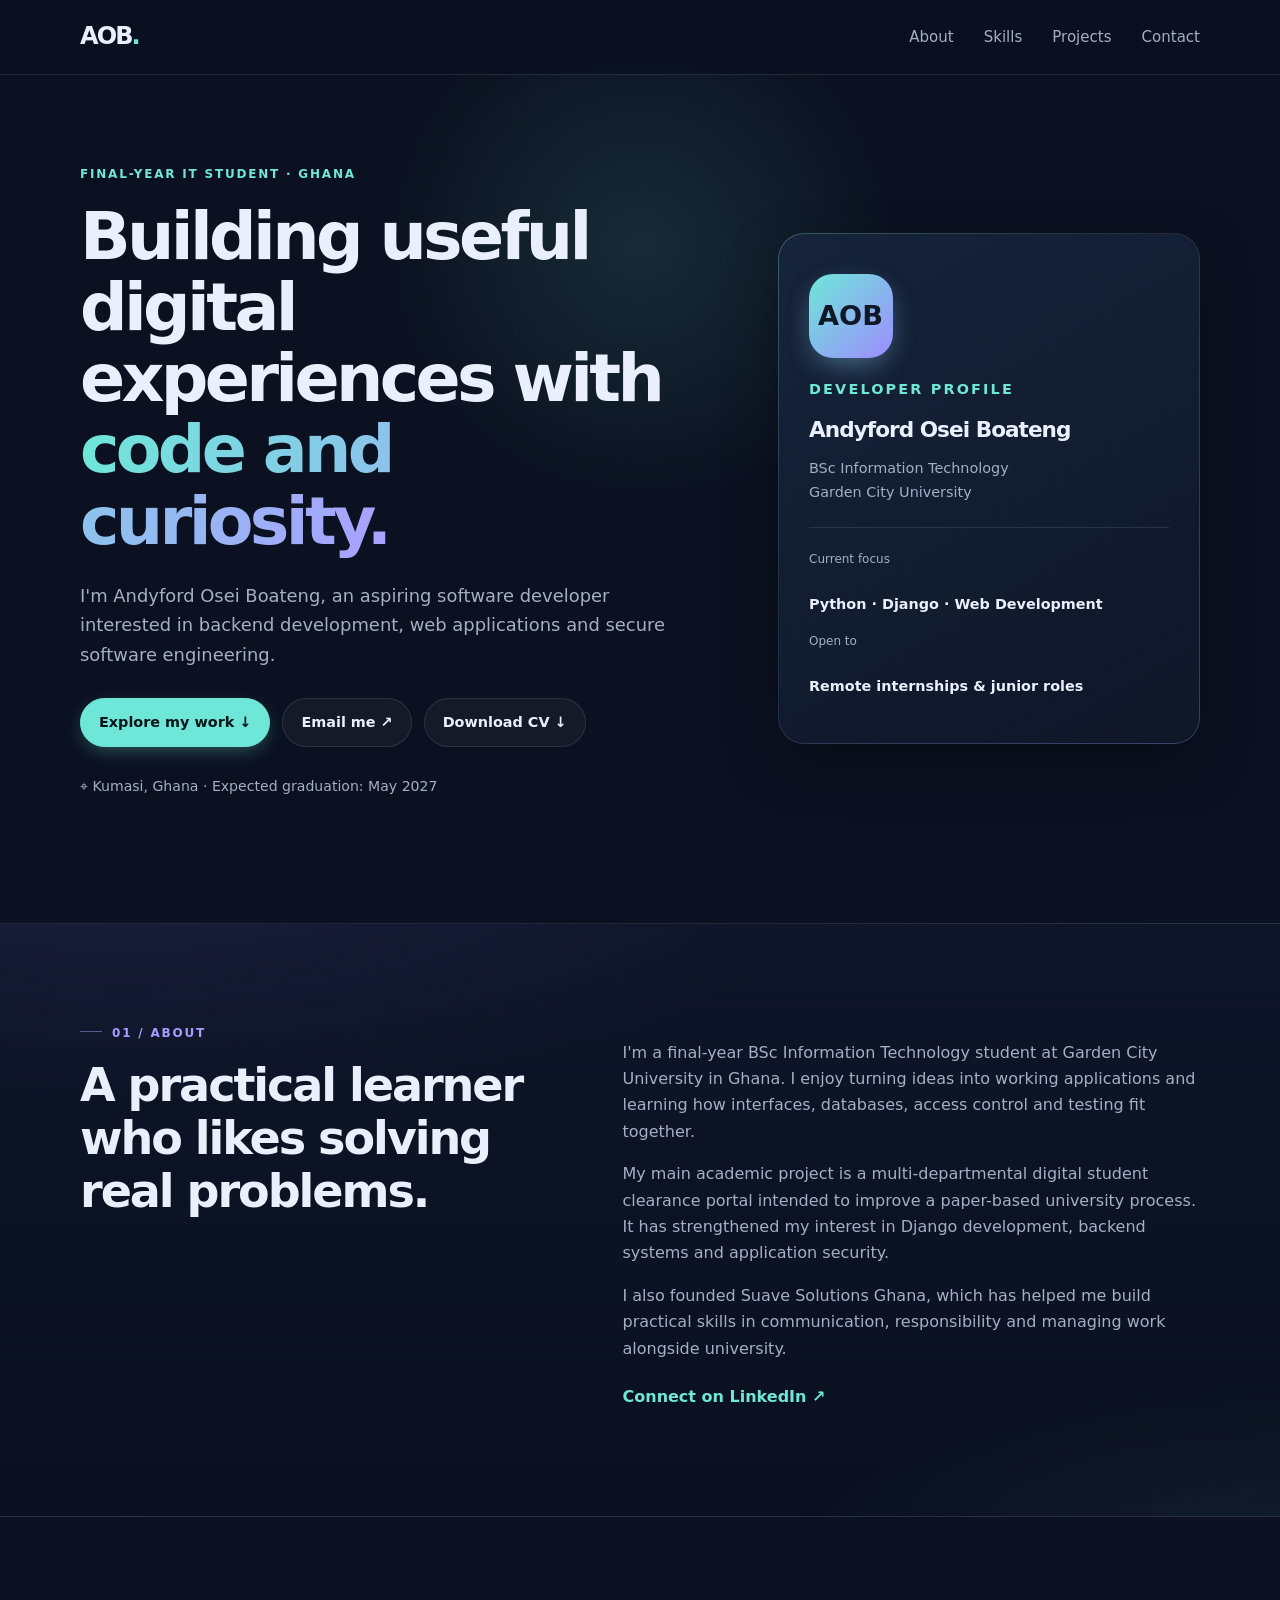
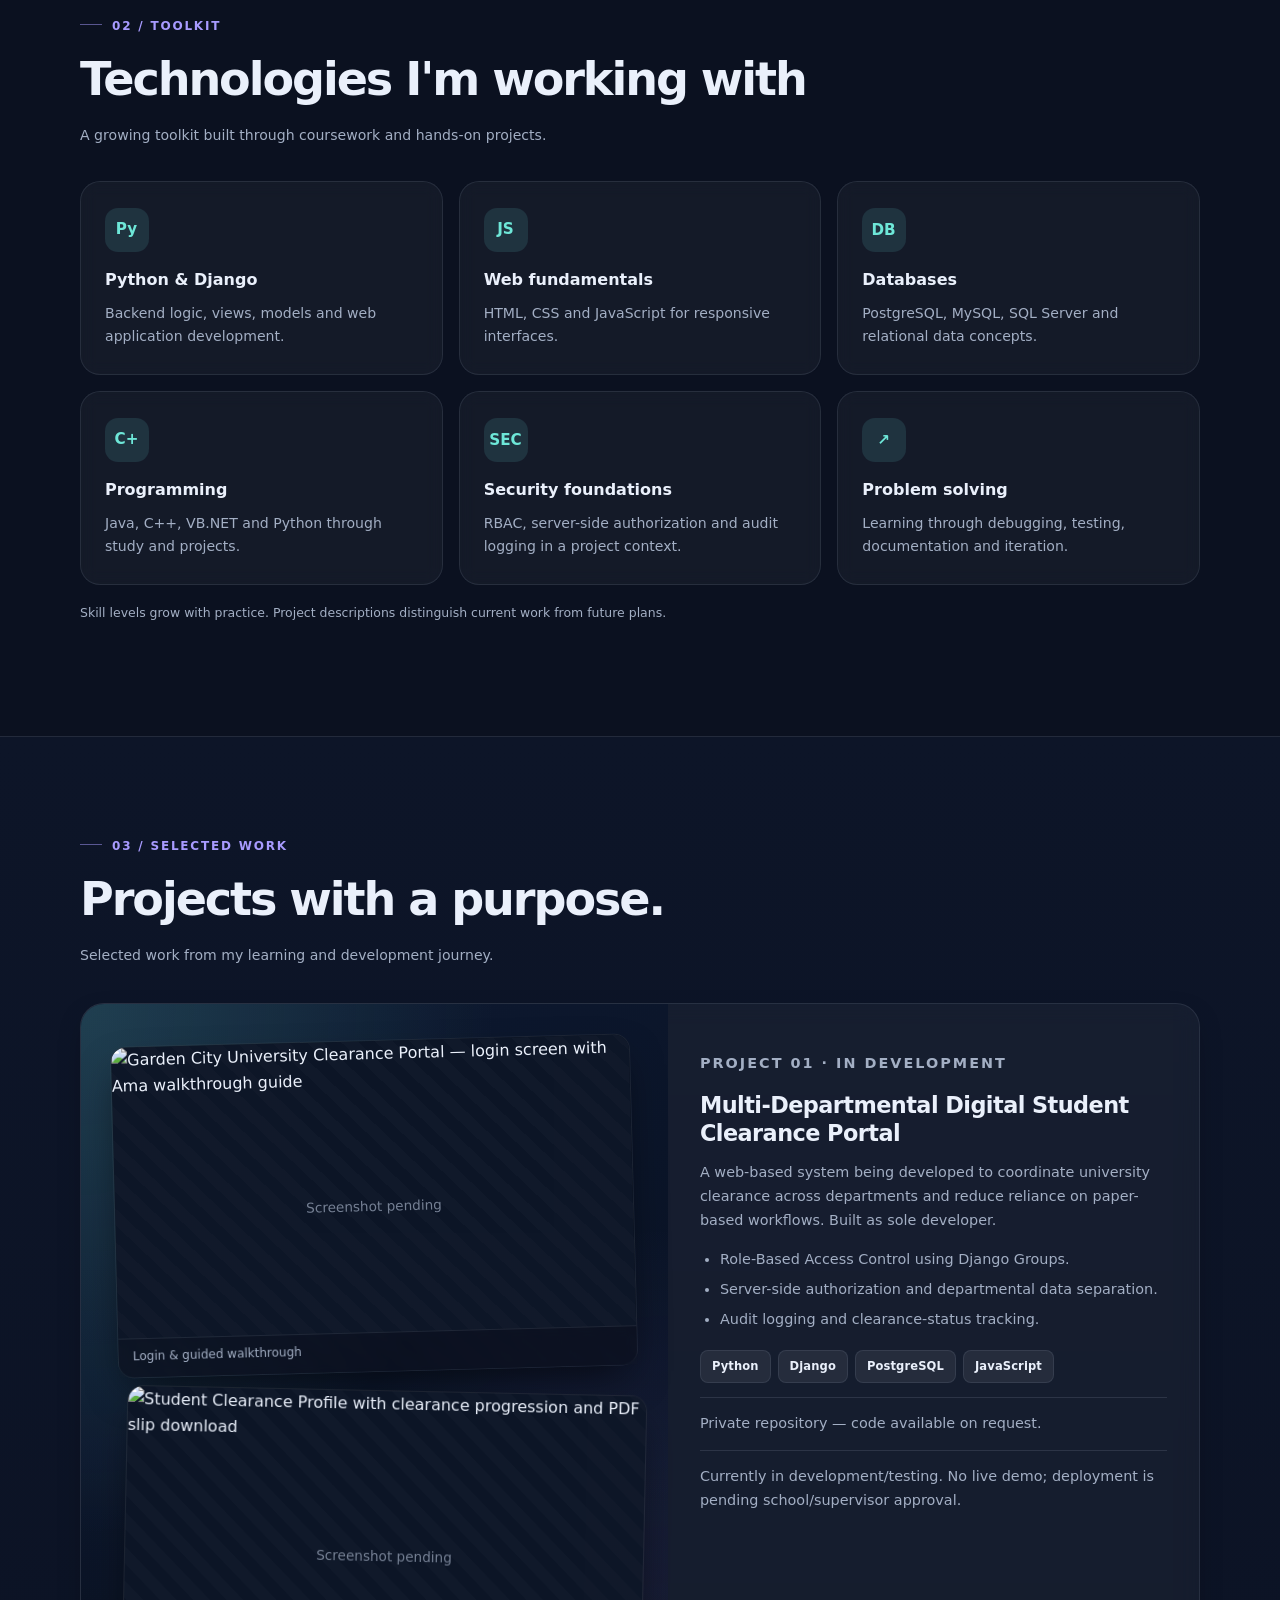
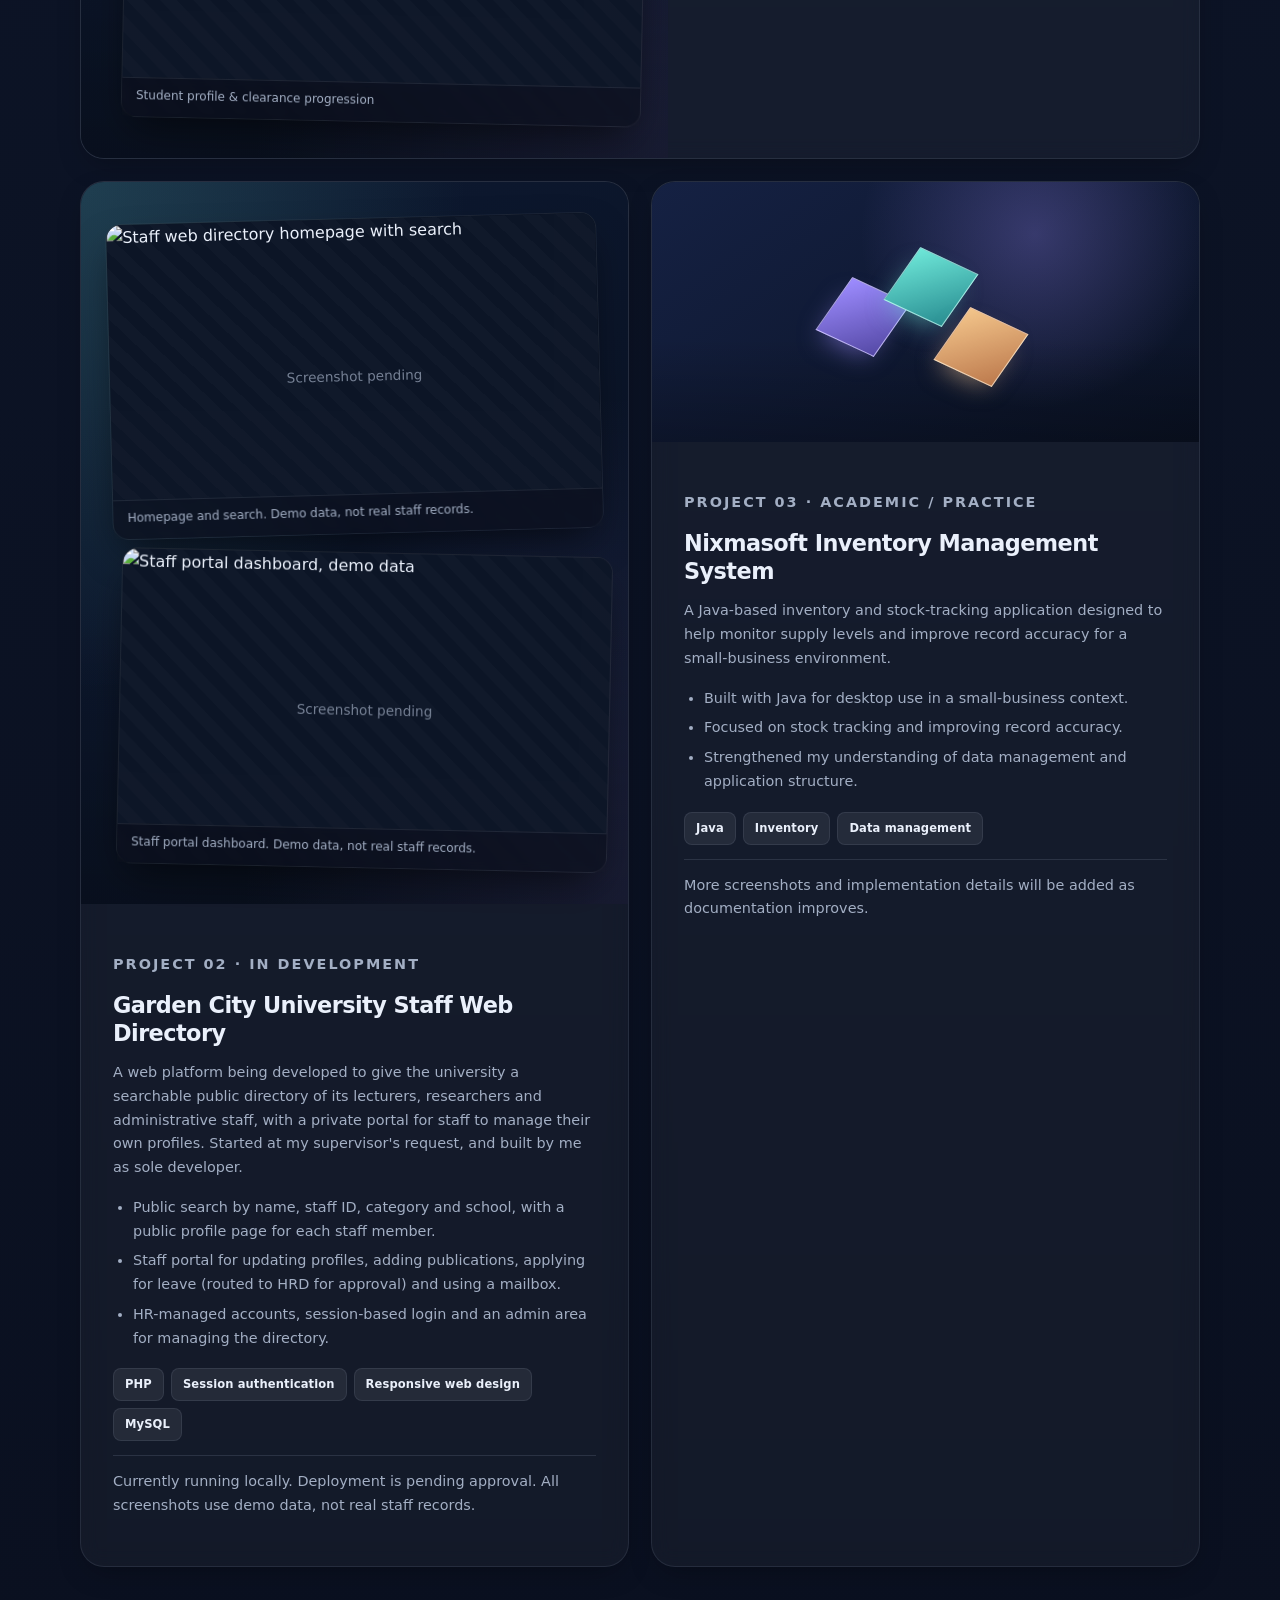
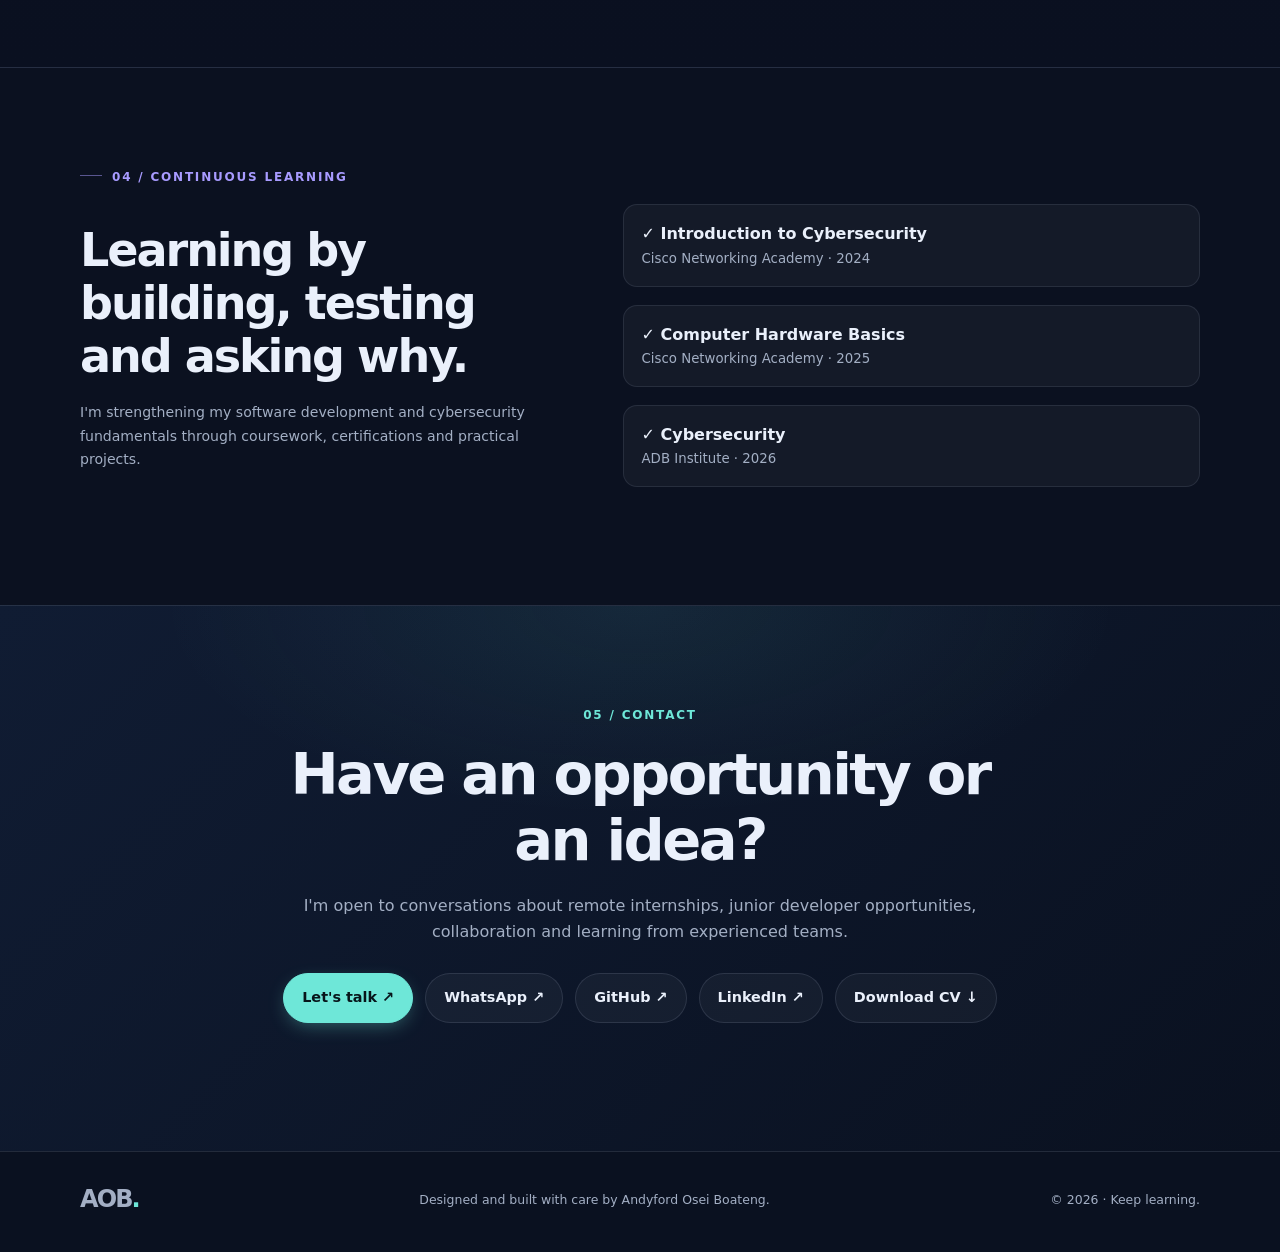
==== commit 804d5a27: "Add files via upload" ====
--- a/index.html
+++ b/index.html
@@ -31,6 +31,7 @@
         <div class="actions">
           <a class="btn primary" href="#projects">Explore my work ↓</a>
           <a class="btn" href="mailto:boateng.andyford@gmail.com">Email me ↗</a>
+          <a class="btn" href="/Andyford_Osei_Boateng_CV.pdf" target="_blank" rel="noreferrer">Download CV ↓</a>
         </div>
         <p class="location">⌖ Kumasi, Ghana · Expected graduation: May 2027</p>
       </div>
@@ -38,8 +39,11 @@
         <div class="avatar">
           <img
             class="profile-photo"
-            src="profile.jpg"
+            src="/images/profile.jpg"
             alt="Portrait of Andyford Osei Boateng"
+            width="600"
+            height="600"
+            loading="lazy"
             onerror="this.style.display='none'"
           >
           <span class="avatar-text">AOB</span>
@@ -124,16 +128,22 @@
               <div class="screenshots">
                 <figure class="shot shot-1">
                   <img
-                    src="clearance-login.png"
+                    src="/images/clearance-login.png"
                     alt="Garden City University Clearance Portal — login screen with Ama walkthrough guide"
+                    width="1280"
+                    height="720"
+                    loading="lazy"
                     onerror="this.parentElement.classList.add('shot-fallback')"
                   >
                   <figcaption>Login & guided walkthrough</figcaption>
                 </figure>
                 <figure class="shot shot-2">
                   <img
-                    src="clearance-profile.png"
+                    src="/images/clearance-profile.png"
                     alt="Student Clearance Profile with clearance progression and PDF slip download"
+                    width="1280"
+                    height="720"
+                    loading="lazy"
                     onerror="this.parentElement.classList.add('shot-fallback')"
                   >
                   <figcaption>Student profile & clearance progression</figcaption>
@@ -143,7 +153,7 @@
             <div class="content">
               <p class="kicker">PROJECT 01 · IN DEVELOPMENT</p>
               <h3>Multi-Departmental Digital Student Clearance Portal</h3>
-              <p>A web-based system being developed to coordinate university clearance across departments and reduce reliance on paper-based workflows.</p>
+              <p>A web-based system being developed to coordinate university clearance across departments and reduce reliance on paper-based workflows. Built as sole developer.</p>
               <ul>
                 <li>Role-Based Access Control using Django Groups.</li>
                 <li>Server-side authorization and departmental data separation.</li>
@@ -160,6 +170,51 @@
             </div>
           </article>
           <article class="project">
+            <div class="visual portal-visual">
+              <div class="screenshots">
+                <figure class="shot shot-1">
+                  <img
+                    src="/images/staff-directory-home.png"
+                    alt="Staff web directory homepage with search"
+                    width="1280"
+                    height="720"
+                    loading="lazy"
+                    onerror="this.parentElement.classList.add('shot-fallback')"
+                  >
+                  <figcaption>Homepage and search. Demo data, not real staff records.</figcaption>
+                </figure>
+                <figure class="shot shot-2">
+                  <img
+                    src="/images/staff-directory-dashboard.png"
+                    alt="Staff portal dashboard, demo data"
+                    width="1280"
+                    height="720"
+                    loading="lazy"
+                    onerror="this.parentElement.classList.add('shot-fallback')"
+                  >
+                  <figcaption>Staff portal dashboard. Demo data, not real staff records.</figcaption>
+                </figure>
+              </div>
+            </div>
+            <div class="content">
+              <p class="kicker">PROJECT 02 · IN DEVELOPMENT</p>
+              <h3>Garden City University Staff Web Directory</h3>
+              <p>A web platform being developed to give the university a searchable public directory of its lecturers, researchers and administrative staff, with a private portal for staff to manage their own profiles. Started at my supervisor's request, and built by me as sole developer.</p>
+              <ul>
+                <li>Public search by name, staff ID, category and school, with a public profile page for each staff member.</li>
+                <li>Staff portal for updating profiles, adding publications, applying for leave (routed to HRD for approval) and using a mailbox.</li>
+                <li>HR-managed accounts, session-based login and an admin area for managing the directory.</li>
+              </ul>
+              <div class="tags">
+                <span>PHP</span>
+                <span>Session authentication</span>
+                <span>Responsive web design</span>
+                <span>MySQL</span>
+              </div>
+              <p class="note">Currently running locally. Deployment is pending approval. All screenshots use demo data, not real staff records.</p>
+            </div>
+          </article>
+          <article class="project">
             <div class="visual visual2">
               <div class="cubes">
                 <i></i>
@@ -168,7 +223,7 @@
               </div>
             </div>
             <div class="content">
-              <p class="kicker">PROJECT 02 · ACADEMIC / PRACTICE</p>
+              <p class="kicker">PROJECT 03 · ACADEMIC / PRACTICE</p>
               <h3>Nixmasoft Inventory Management System</h3>
               <p>A Java-based inventory and stock-tracking application designed to help monitor supply levels and improve record accuracy for a small-business environment.</p>
               <ul>
@@ -228,11 +283,8 @@
           >WhatsApp ↗</a>
           <a class="btn" href="https://github.com/NanaQwekuBoateng" target="_blank" rel="noreferrer">GitHub ↗</a>
           <a class="btn" href="https://www.linkedin.com/in/andyford-osei-boateng-4840a91bb/" target="_blank" rel="noreferrer">LinkedIn ↗</a>
-        </div>
-        <p class="alt-whatsapp muted">
-          Alternative WhatsApp:
-          <a href="https://wa.me/233207182177" target="_blank" rel="noreferrer">+233 20 718 2177 ↗</a>
-        </p>
+          <a class="btn" href="/Andyford_Osei_Boateng_CV.pdf" target="_blank" rel="noreferrer">Download CV ↓</a>
+        </div>
       </div>
     </section>
   </main>
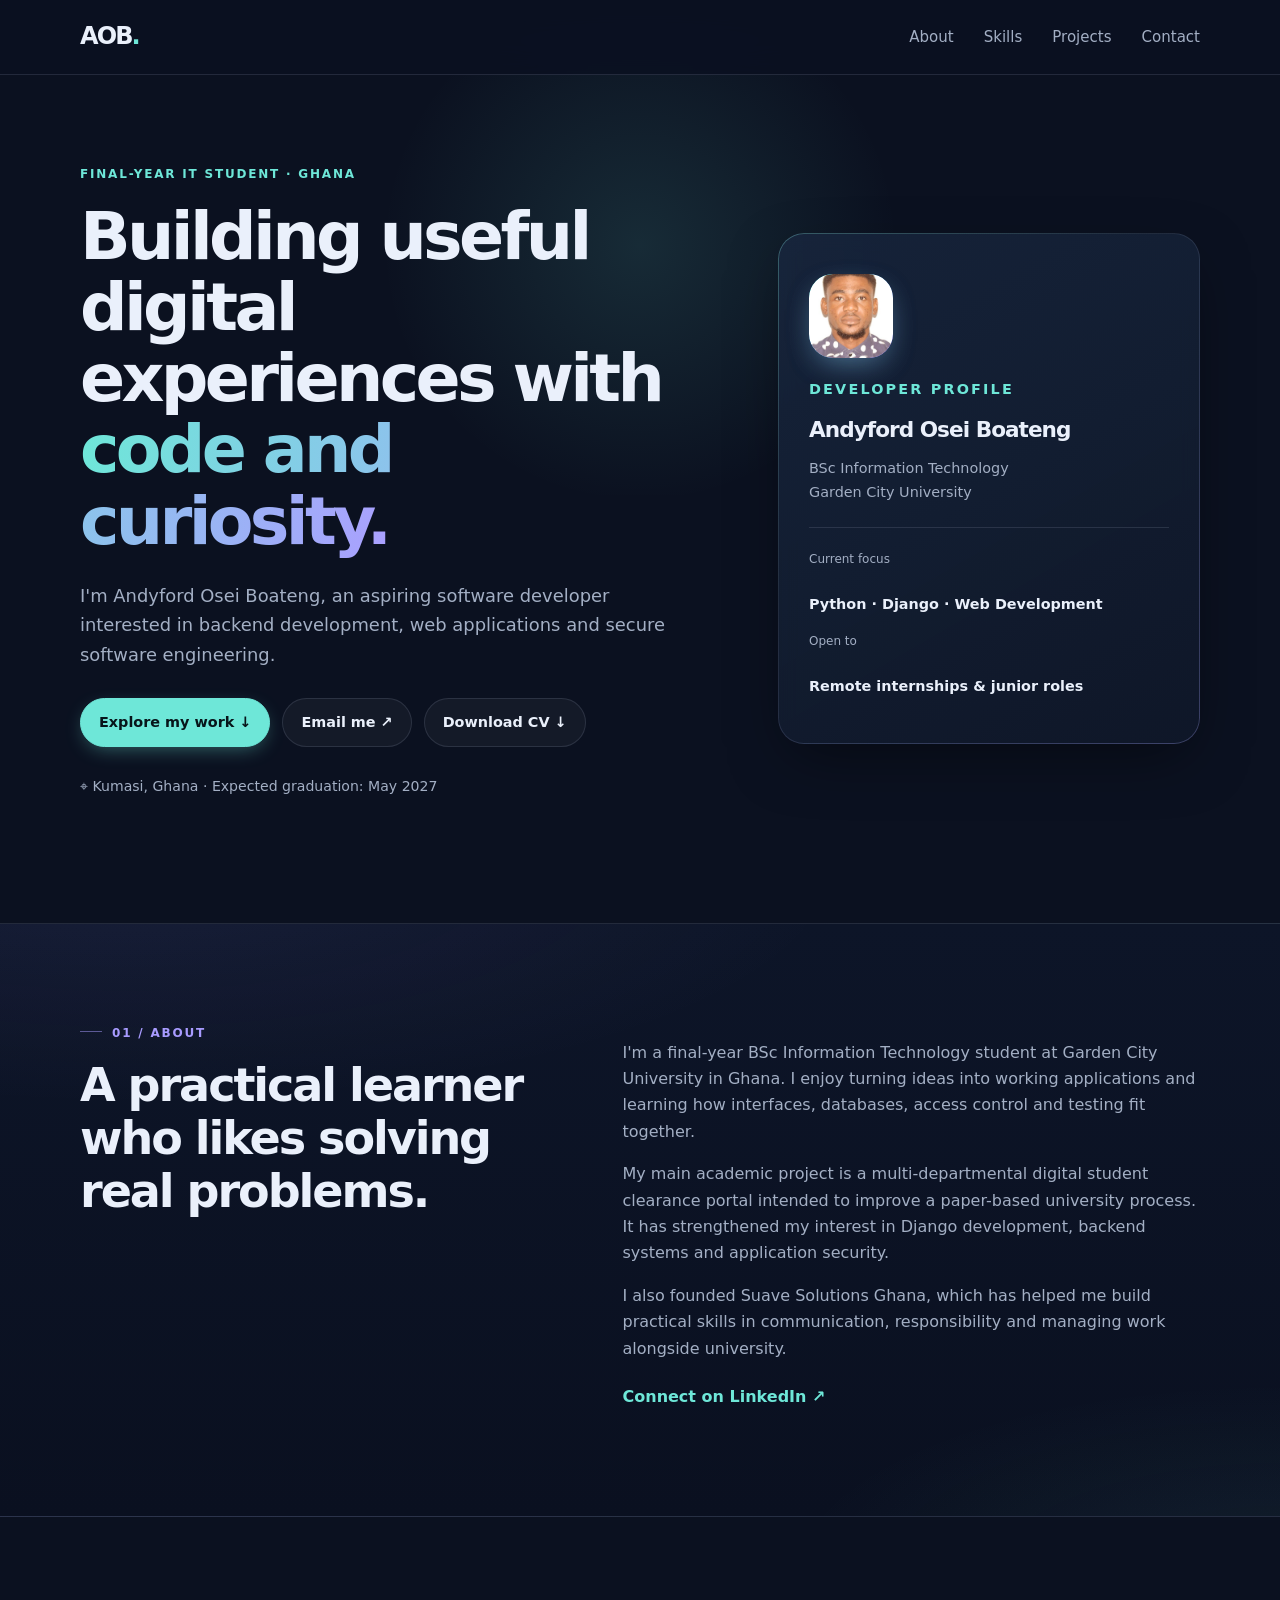
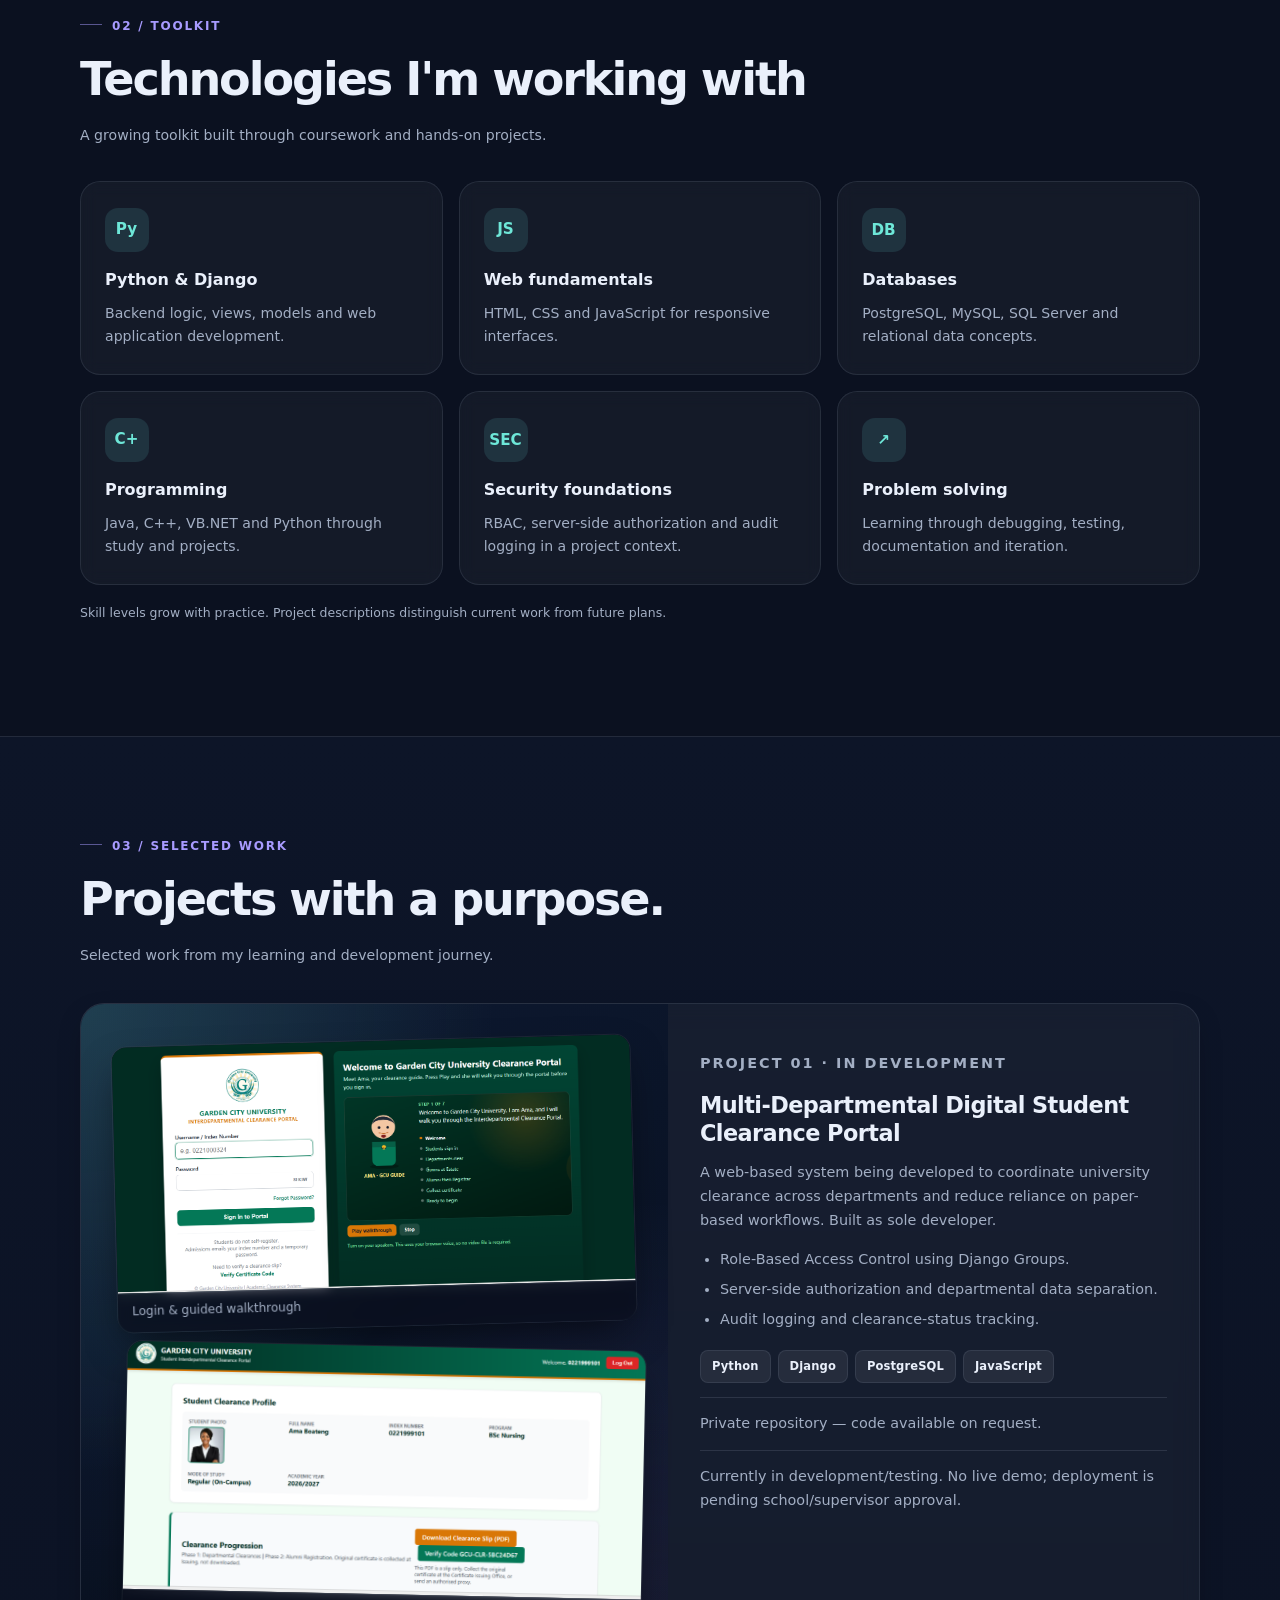
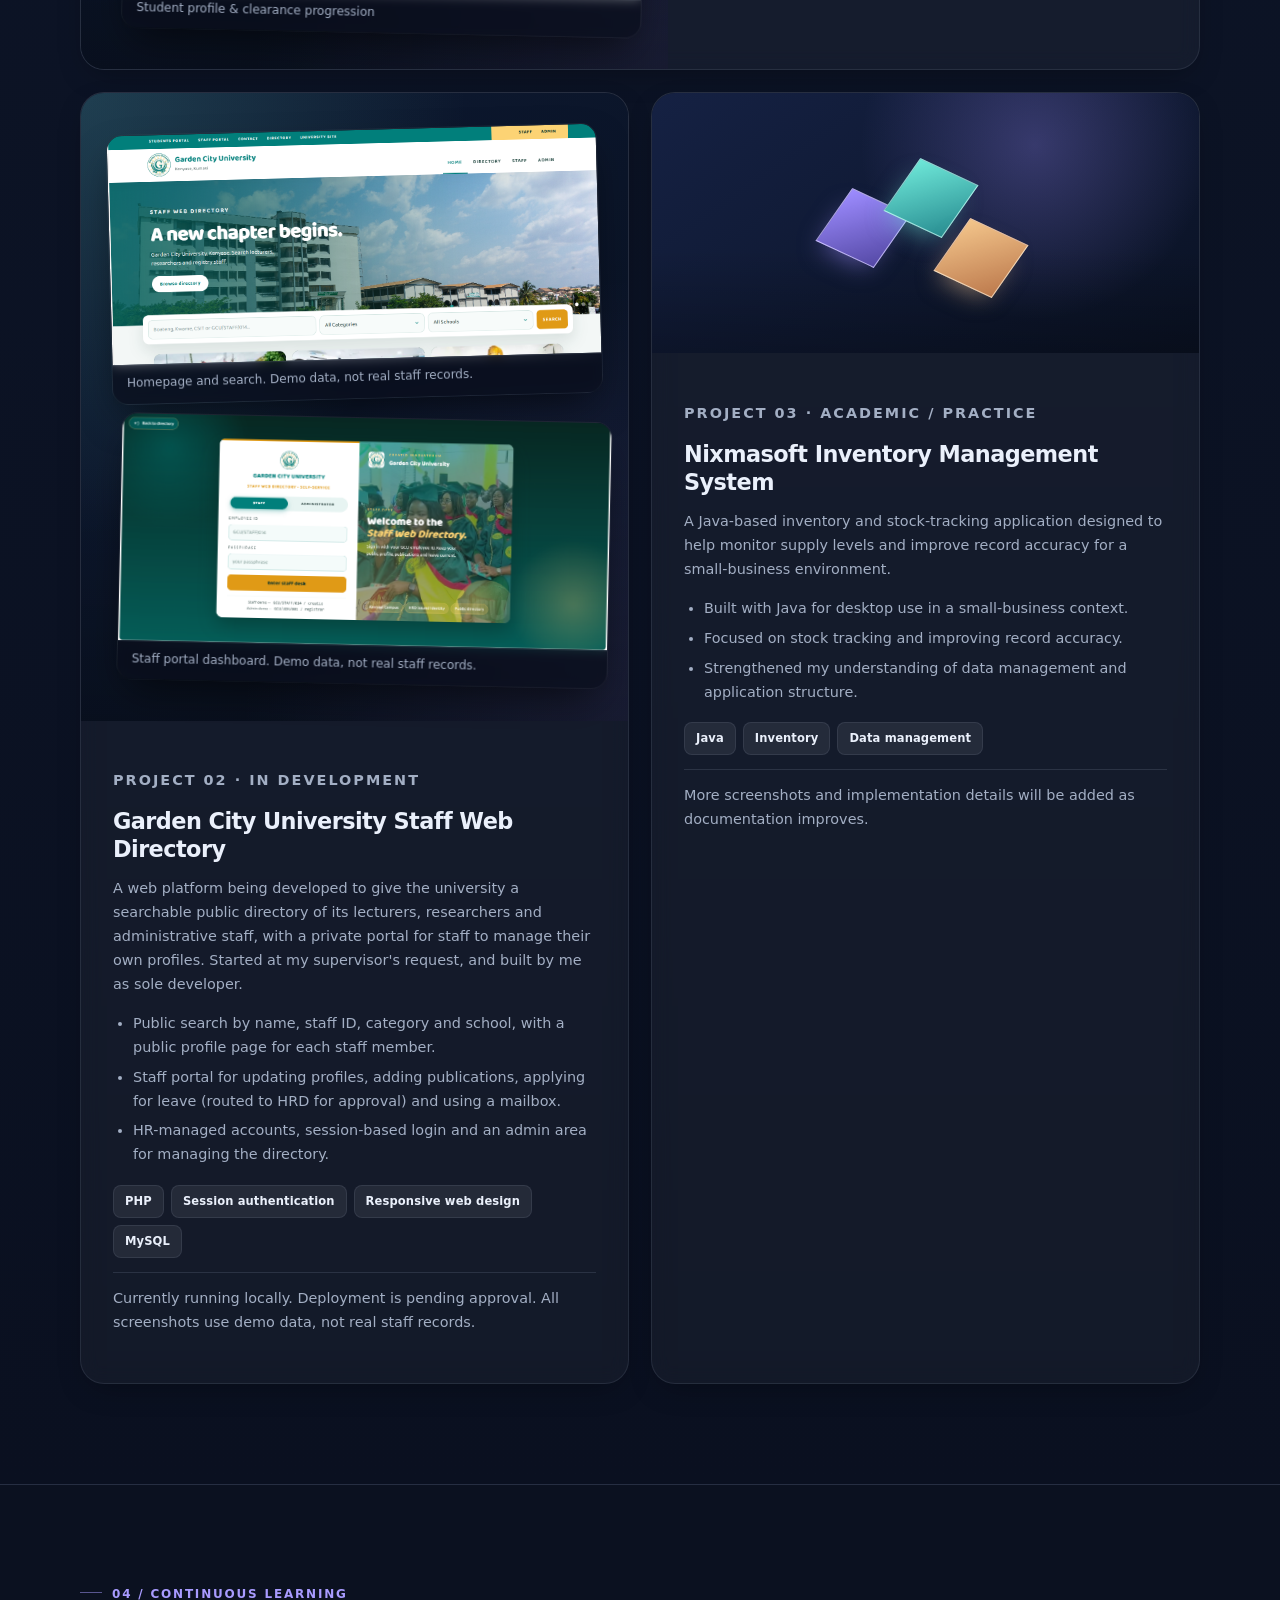
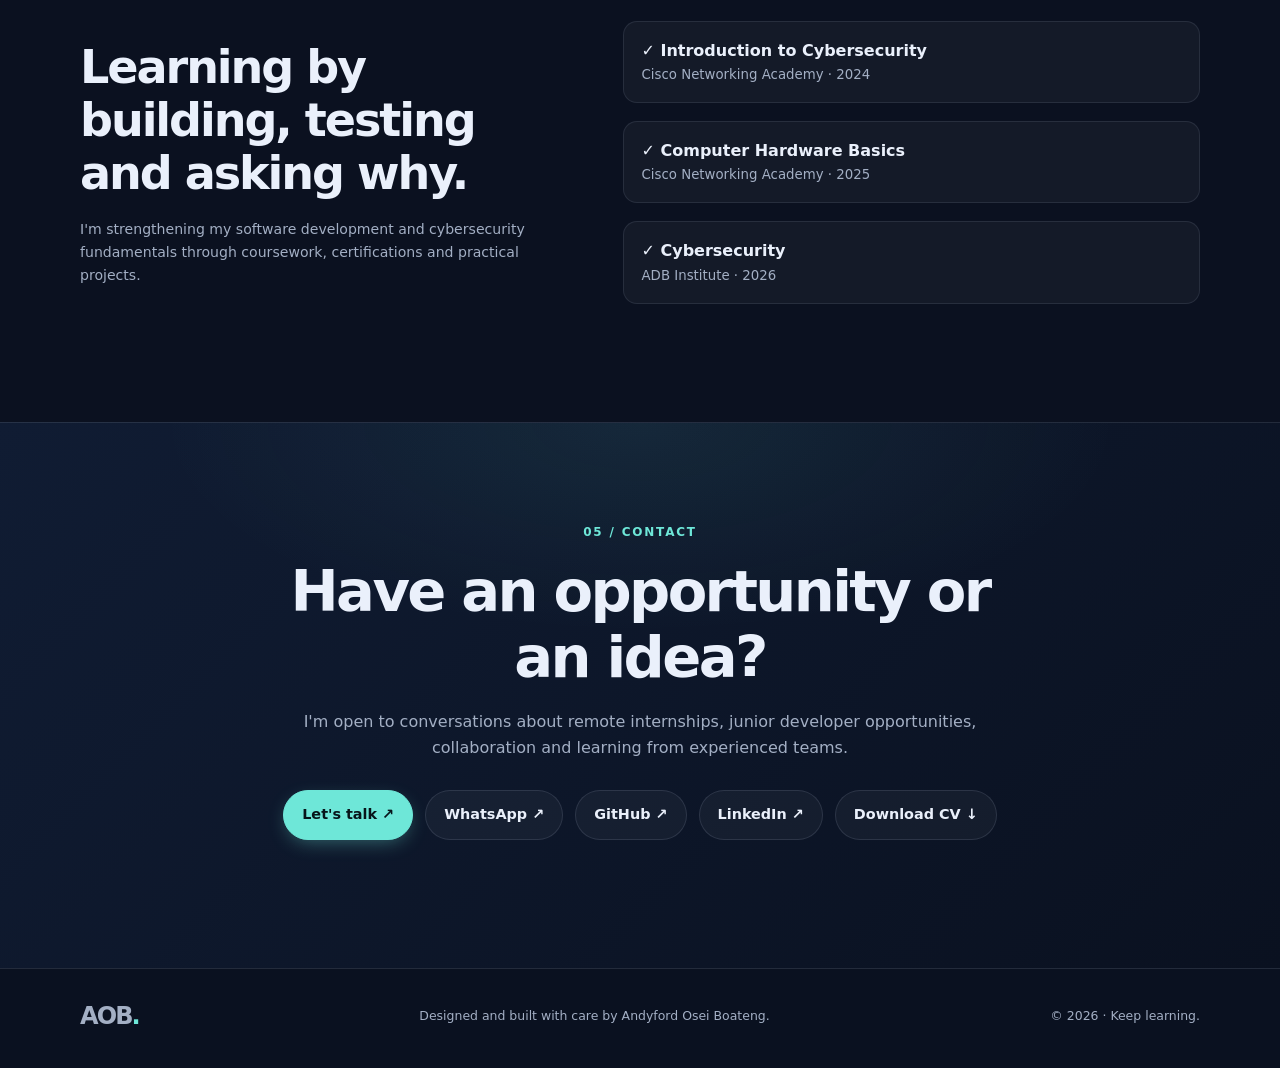
==== commit d222038d: "Add files via upload" ====
--- a/index.html
+++ b/index.html
@@ -39,7 +39,7 @@
         <div class="avatar">
           <img
             class="profile-photo"
-            src="/images/profile.jpg"
+            src="/profile.jpg"
             alt="Portrait of Andyford Osei Boateng"
             width="600"
             height="600"
@@ -128,7 +128,7 @@
               <div class="screenshots">
                 <figure class="shot shot-1">
                   <img
-                    src="/images/clearance-login.png"
+                    src="/clearance-login.png"
                     alt="Garden City University Clearance Portal — login screen with Ama walkthrough guide"
                     width="1280"
                     height="720"
@@ -139,7 +139,7 @@
                 </figure>
                 <figure class="shot shot-2">
                   <img
-                    src="/images/clearance-profile.png"
+                    src="/clearance-profile.png"
                     alt="Student Clearance Profile with clearance progression and PDF slip download"
                     width="1280"
                     height="720"
@@ -174,7 +174,7 @@
               <div class="screenshots">
                 <figure class="shot shot-1">
                   <img
-                    src="/images/staff-directory-home.png"
+                    src="/staff-directory-home.png"
                     alt="Staff web directory homepage with search"
                     width="1280"
                     height="720"
@@ -185,7 +185,7 @@
                 </figure>
                 <figure class="shot shot-2">
                   <img
-                    src="/images/staff-directory-dashboard.png"
+                    src="/staff-directory-dashboard.png"
                     alt="Staff portal dashboard, demo data"
                     width="1280"
                     height="720"
